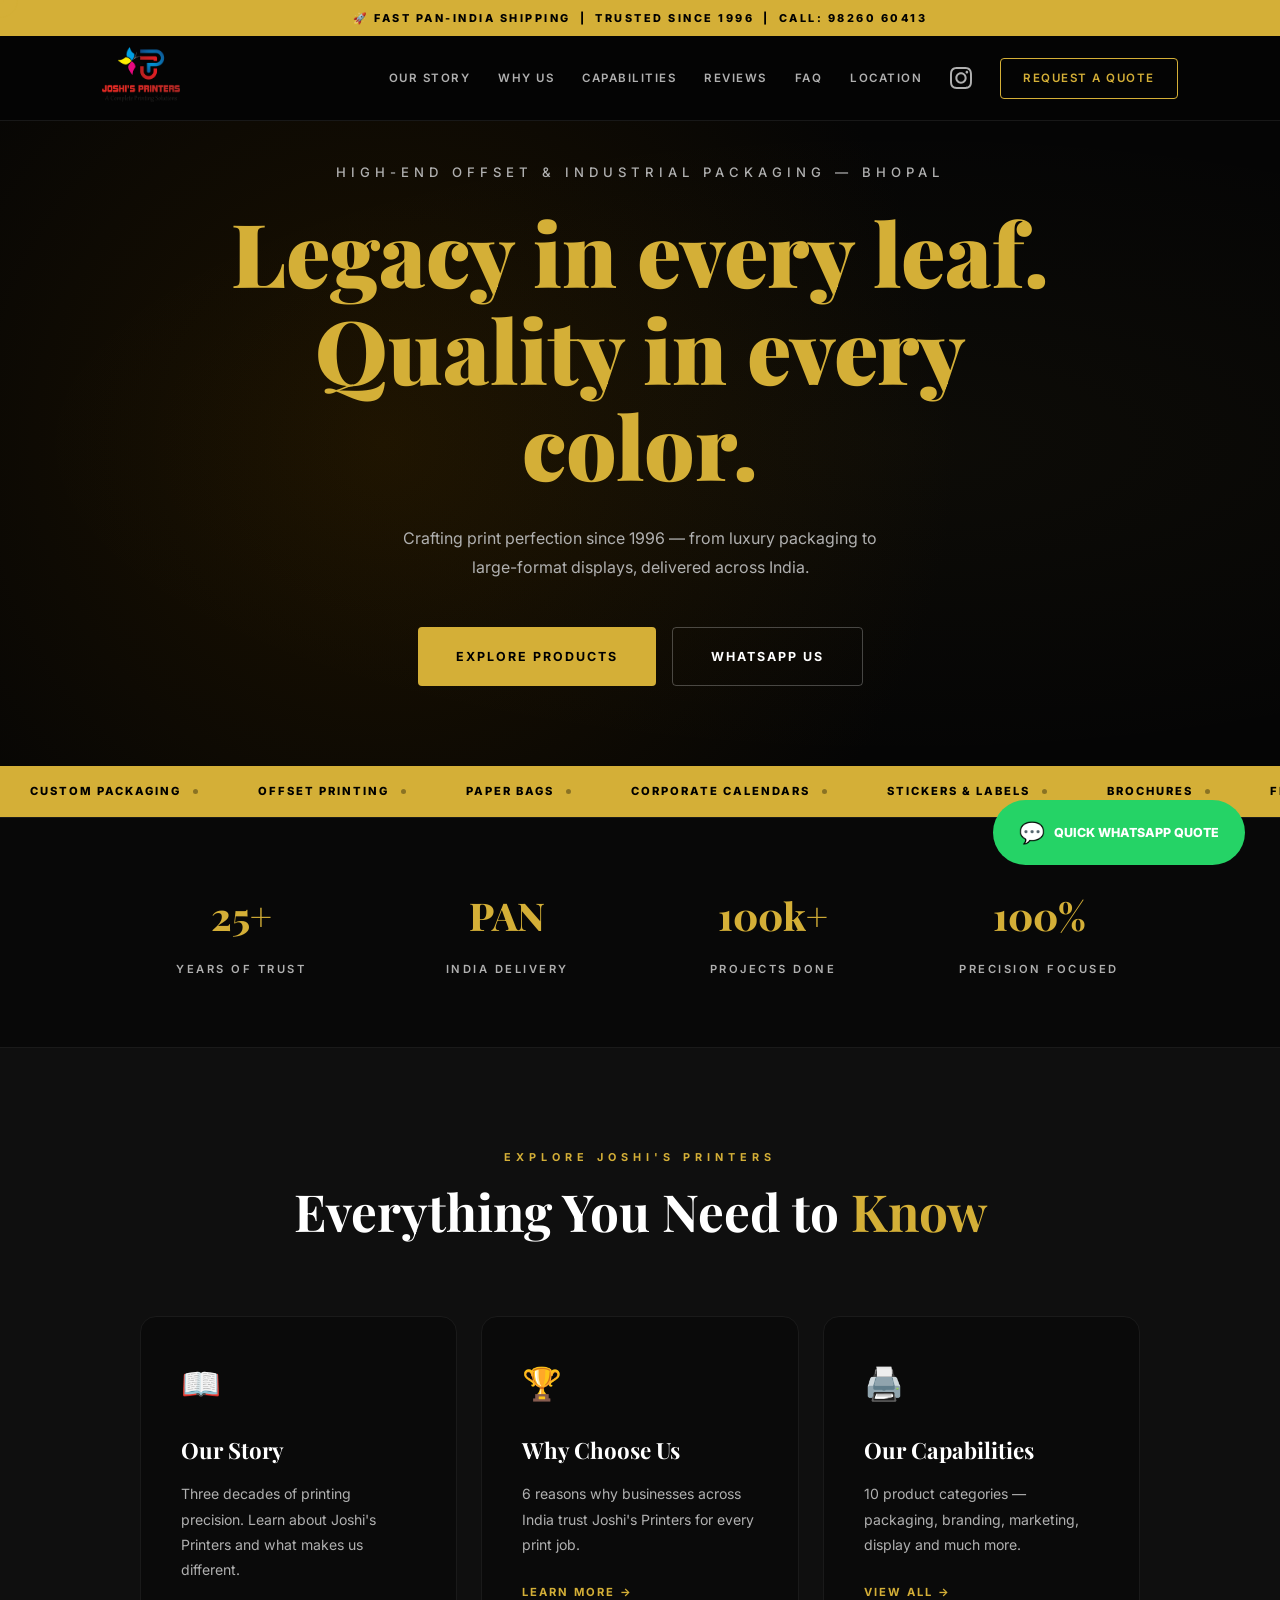
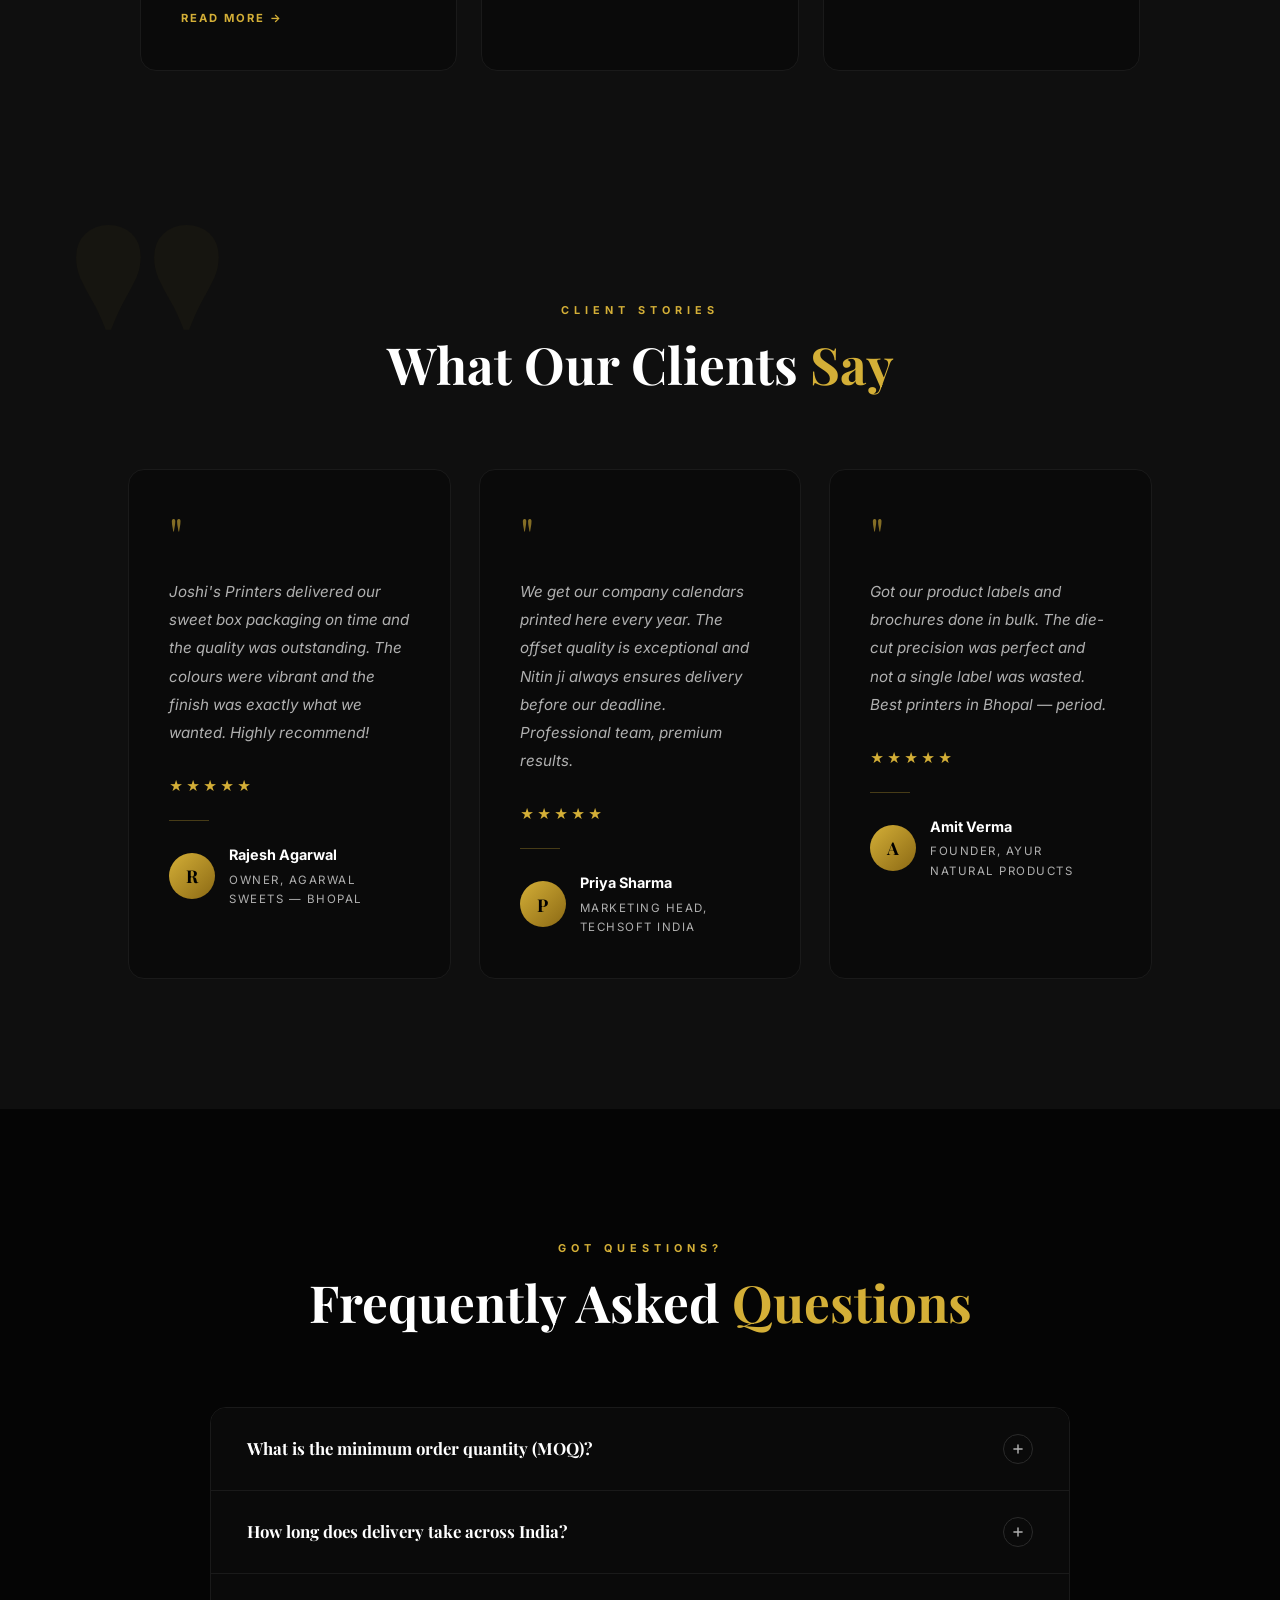
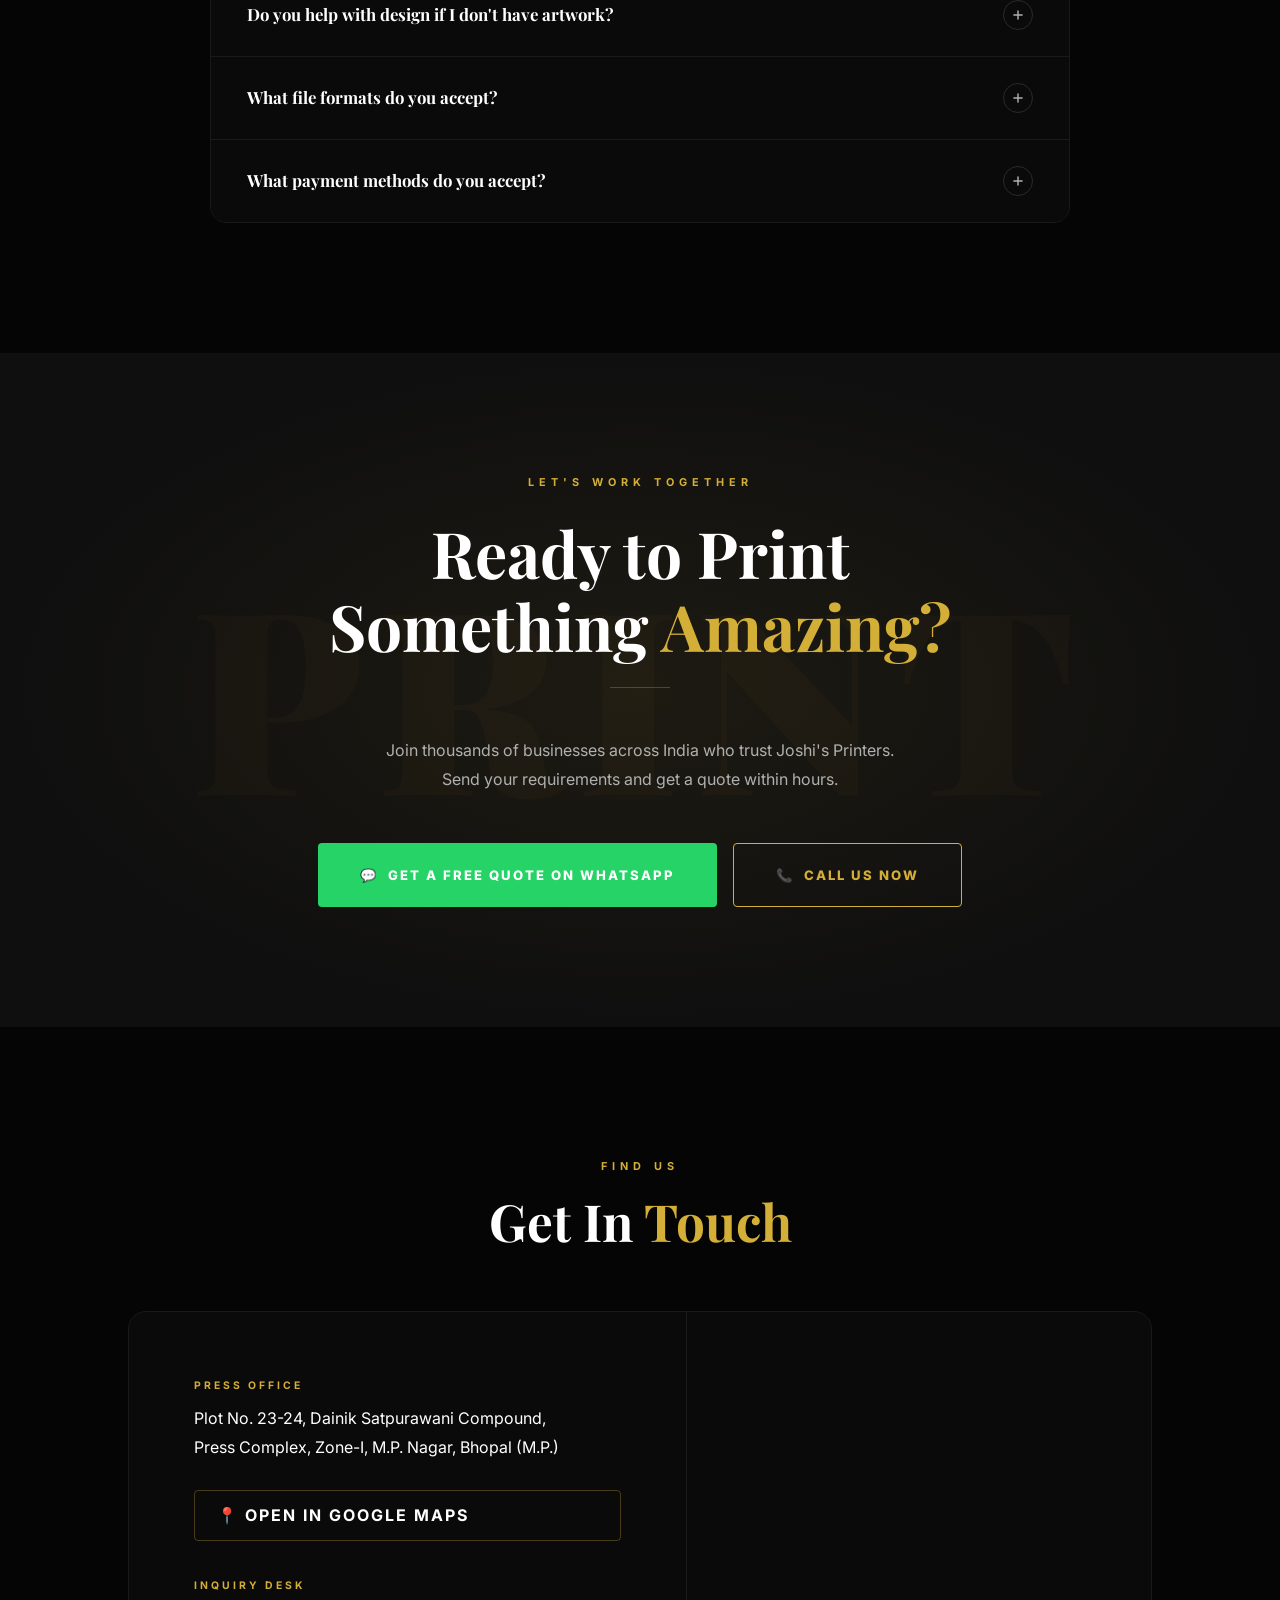
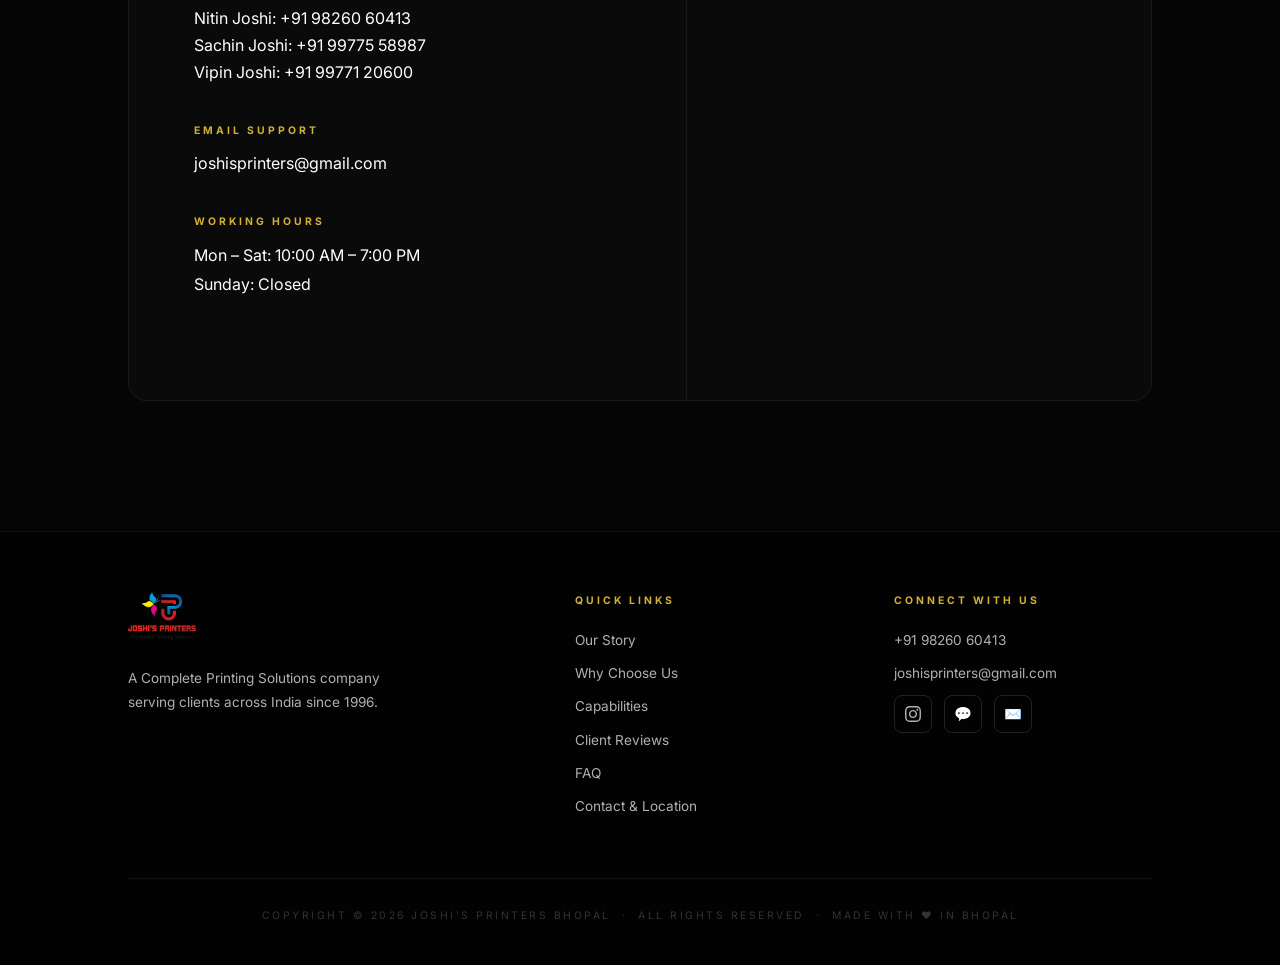
==== ORIGINAL WEBSITE LIVE FILES/index.html @ f18fdf21 "folder name changed" ====
<!DOCTYPE html>
<html lang="en">
<head>
    <meta charset="UTF-8">
    <meta name="viewport" content="width=device-width, initial-scale=1.0">
    <title>Joshi's Printers | Premium Printing & Packaging Bhopal</title>
    <meta name="description" content="Joshi's Printers Bhopal - Premium Offset Printing & Industrial Packaging since 1996. Fast PAN-India shipping.">
    <link rel="icon" type="image/png" href="001.png">
    <meta property="og:title" content="Joshi's Printers | Premium Printing & Packaging">
    <meta property="og:image" content="001.png">
    <meta property="og:url" content="https://joshisprinters.vercel.app/">
    <link href="https://fonts.googleapis.com/css2?family=Inter:wght@300;400;600;700;800&family=Playfair+Display:wght@700;900&display=swap" rel="stylesheet">
    <link rel="stylesheet" href="style.css">
</head>
<body>

<div class="loader" id="loader">
    <img src="001.png" alt="Joshi's Printers" class="loader-logo">
    <div class="loader-bar-wrap"><div class="loader-bar"></div></div>
    <p class="loader-text">Crafting Excellence Since 1996</p>
</div>
<div class="cursor-dot" id="cursorDot"></div>
<div class="cursor-ring" id="cursorRing"></div>

<a href="https://wa.me/919826060413?text=Namaste!%20I'm%20interested%20in%20your%20printing%20services." class="float-ws" target="_blank">
    <span style="font-size:1.3rem">💬</span><span class="ws-text">QUICK WHATSAPP QUOTE</span>
</a>
<a href="#" class="back-to-top" id="backToTop"><svg viewBox="0 0 24 24"><polyline points="18 15 12 9 6 15"/></svg></a>

<div class="top-bar">🚀 Fast PAN-India Shipping &nbsp;|&nbsp; Trusted Since 1996 &nbsp;|&nbsp; Call: 98260 60413</div>

<nav id="navbar">
    <div class="nav-logo"><img src="001.png" alt="Joshi's Printers"></div>
    <div class="nav-links" id="nav-menu">
        <a href="about.html">Our Story</a>
        <a href="why-us.html">Why Us</a>
        <a href="capabilities.html">Capabilities</a>
        <a href="#testimonials">Reviews</a>
        <a href="#faq">FAQ</a>
        <a href="#contact">Location</a>
        <a href="https://www.instagram.com/joshisprintersbpl/" target="_blank" class="insta-nav">
            <svg viewBox="0 0 24 24"><path d="M12 2.163c3.204 0 3.584.012 4.85.07 1.366.062 2.633.332 3.608 1.308.975.975 1.245 2.242 1.308 3.607.058 1.266.07 1.646.07 4.85s-.012 3.584-.07 4.85c-.062 1.366-.332 2.633-1.308 3.608-.975.975-2.242 1.245-3.607 1.308-1.266.058-1.646.07-4.85.07s-3.584-.012-4.85-.07c-1.366-.062-2.633-.332-3.608-1.308-.975-.975-1.245-2.242-1.308-3.607-.058-1.266-.07-1.646-.07-4.85s.012-3.584.07-4.85c.062-1.366.332-2.633 1.308-3.608.975-.975 2.242-1.245 3.607-1.308 1.266-.058 1.646-.07 4.85-.07zm0-2.163c-3.259 0-3.667.014-4.947.072-4.358.2-6.78 2.618-6.98 6.98-.059 1.281-.073 1.689-.073 4.948s.014 3.667.072 4.947c.2 4.358 2.618 6.78 6.98 6.98 1.281.058 1.689.072 4.948.072s3.667-.014 4.947-.072c4.358-.2 6.78-2.618 6.98-6.98.058-1.281.072-1.689.072-4.948s-.014-3.667-.072-4.947c-.2-4.358-2.618-6.78-6.98-6.98-1.281-.058-1.689-.072-4.948-.072zm0 5.838c-3.403 0-6.162 2.759-6.162 6.162s2.759 6.163 6.162 6.163 6.162-2.759 6.162-6.163-2.759-6.162-6.162-6.162zm0 10.162c-2.209 0-4-1.79-4-4s1.791-4 4-4 4 1.791 4 4-1.791 4-4 4zm6.406-11.845c-.796 0-1.441.645-1.441 1.44s.645 1.44 1.441 1.44c.795 0 1.439-.645 1.439-1.44s-.644-1.44-1.439-1.44z"/></svg>
        </a>
        <a href="#contact" class="quote-btn">Request a Quote</a>
    </div>
    <div class="mobile-menu-btn" id="mobile-btn"><span></span><span></span><span></span></div>
</nav>

<!-- HERO -->
<section class="hero" id="hero">
    <div class="hero-content">
        <p class="hero-eyebrow">High-End Offset & Industrial Packaging — Bhopal</p>
        <h1>Legacy in every leaf.<br>Quality in every color.</h1>
        <p class="hero-sub">Crafting print perfection since 1996 — from luxury packaging to large-format displays, delivered across India.</p>
        <div class="btn-container">
            <a href="capabilities.html" class="btn btn-gold">Explore Products</a>
            <a href="https://wa.me/919826060413" class="btn btn-outline" target="_blank">WhatsApp Us</a>
        </div>
    </div>
</section>

<!-- MARQUEE -->
<div class="marquee-section">
    <div class="marquee-track">
        <span class="marquee-item">Custom Packaging <span class="marquee-dot"></span></span>
        <span class="marquee-item">Offset Printing <span class="marquee-dot"></span></span>
        <span class="marquee-item">Paper Bags <span class="marquee-dot"></span></span>
        <span class="marquee-item">Corporate Calendars <span class="marquee-dot"></span></span>
        <span class="marquee-item">Stickers & Labels <span class="marquee-dot"></span></span>
        <span class="marquee-item">Brochures <span class="marquee-dot"></span></span>
        <span class="marquee-item">Flyers & Pamphlets <span class="marquee-dot"></span></span>
        <span class="marquee-item">Swing Tags <span class="marquee-dot"></span></span>
        <span class="marquee-item">Canopies & Standees <span class="marquee-dot"></span></span>
        <span class="marquee-item">PAN India Delivery <span class="marquee-dot"></span></span>
        <span class="marquee-item">Custom Packaging <span class="marquee-dot"></span></span>
        <span class="marquee-item">Offset Printing <span class="marquee-dot"></span></span>
        <span class="marquee-item">Paper Bags <span class="marquee-dot"></span></span>
        <span class="marquee-item">Corporate Calendars <span class="marquee-dot"></span></span>
        <span class="marquee-item">Stickers & Labels <span class="marquee-dot"></span></span>
        <span class="marquee-item">Brochures <span class="marquee-dot"></span></span>
        <span class="marquee-item">Flyers & Pamphlets <span class="marquee-dot"></span></span>
        <span class="marquee-item">Swing Tags <span class="marquee-dot"></span></span>
        <span class="marquee-item">Canopies & Standees <span class="marquee-dot"></span></span>
        <span class="marquee-item">PAN India Delivery <span class="marquee-dot"></span></span>
    </div>
</div>

<!-- STATS -->
<div class="values-bar" id="statsBar">
    <div class="value-item"><span class="val-num" data-target="25" data-suffix="+">0+</span><span class="val-label">Years of Trust</span></div>
    <div class="value-item"><span class="val-num" data-static="true">PAN</span><span class="val-label">India Delivery</span></div>
    <div class="value-item"><span class="val-num" data-target="100000" data-divide="1000">0k+</span><span class="val-label">Projects Done</span></div>
    <div class="value-item"><span class="val-num" data-target="100" data-suffix="%">0%</span><span class="val-label">Precision Focused</span></div>
</div>

<!-- QUICK LINKS TO PAGES -->
<section style="padding: 100px 10%; background: var(--bg-section);">
    <div class="section-header reveal">
        <span class="eyebrow">Explore Joshi's Printers</span>
        <h2>Everything You Need to <span>Know</span></h2>
    </div>
    <div style="display:grid; grid-template-columns: repeat(auto-fit, minmax(280px,1fr)); gap:24px; max-width:1000px; margin:0 auto;">
        <a href="about.html" style="display:block; background:#0a0a0a; border:1px solid #1a1a1a; border-radius:16px; padding:40px; text-decoration:none; transition:all .4s ease; position:relative; overflow:hidden;" onmouseenter="this.style.borderColor='rgba(212,175,55,0.4)';this.style.transform='translateY(-8px)'" onmouseleave="this.style.borderColor='#1a1a1a';this.style.transform='translateY(0)'">
            <div style="font-size:2rem; margin-bottom:20px;">📖</div>
            <h3 style="font-family:'Playfair Display',serif; font-size:1.4rem; color:#fff; margin-bottom:12px;">Our Story</h3>
            <p style="color:var(--text-dim); font-size:.88rem; line-height:1.8; margin-bottom:20px;">Three decades of printing precision. Learn about Joshi's Printers and what makes us different.</p>
            <span style="color:var(--gold); font-size:.7rem; text-transform:uppercase; letter-spacing:2px; font-weight:700;">Read More →</span>
        </a>
        <a href="why-us.html" style="display:block; background:#0a0a0a; border:1px solid #1a1a1a; border-radius:16px; padding:40px; text-decoration:none; transition:all .4s ease;" onmouseenter="this.style.borderColor='rgba(212,175,55,0.4)';this.style.transform='translateY(-8px)'" onmouseleave="this.style.borderColor='#1a1a1a';this.style.transform='translateY(0)'">
            <div style="font-size:2rem; margin-bottom:20px;">🏆</div>
            <h3 style="font-family:'Playfair Display',serif; font-size:1.4rem; color:#fff; margin-bottom:12px;">Why Choose Us</h3>
            <p style="color:var(--text-dim); font-size:.88rem; line-height:1.8; margin-bottom:20px;">6 reasons why businesses across India trust Joshi's Printers for every print job.</p>
            <span style="color:var(--gold); font-size:.7rem; text-transform:uppercase; letter-spacing:2px; font-weight:700;">Learn More →</span>
        </a>
        <a href="capabilities.html" style="display:block; background:#0a0a0a; border:1px solid #1a1a1a; border-radius:16px; padding:40px; text-decoration:none; transition:all .4s ease;" onmouseenter="this.style.borderColor='rgba(212,175,55,0.4)';this.style.transform='translateY(-8px)'" onmouseleave="this.style.borderColor='#1a1a1a';this.style.transform='translateY(0)'">
            <div style="font-size:2rem; margin-bottom:20px;">🖨️</div>
            <h3 style="font-family:'Playfair Display',serif; font-size:1.4rem; color:#fff; margin-bottom:12px;">Our Capabilities</h3>
            <p style="color:var(--text-dim); font-size:.88rem; line-height:1.8; margin-bottom:20px;">10 product categories — packaging, branding, marketing, display and much more.</p>
            <span style="color:var(--gold); font-size:.7rem; text-transform:uppercase; letter-spacing:2px; font-weight:700;">View All →</span>
        </a>
    </div>
</section>

<!-- TESTIMONIALS -->
<section class="section-testimonials" id="testimonials">
    <div class="section-header reveal">
        <span class="eyebrow">Client Stories</span>
        <h2>What Our Clients <span>Say</span></h2>
    </div>
    <div class="testimonials-grid">
        <div class="testi-card reveal">
            <div class="testi-quote">"</div>
            <p class="testi-text">Joshi's Printers delivered our sweet box packaging on time and the quality was outstanding. The colours were vibrant and the finish was exactly what we wanted. Highly recommend!</p>
            <div class="testi-stars">★★★★★</div>
            <div class="testi-divider"></div>
            <div class="testi-author"><div class="testi-avatar">R</div><div><div class="testi-name">Rajesh Agarwal</div><div class="testi-role">Owner, Agarwal Sweets — Bhopal</div></div></div>
        </div>
        <div class="testi-card reveal">
            <div class="testi-quote">"</div>
            <p class="testi-text">We get our company calendars printed here every year. The offset quality is exceptional and Nitin ji always ensures delivery before our deadline. Professional team, premium results.</p>
            <div class="testi-stars">★★★★★</div>
            <div class="testi-divider"></div>
            <div class="testi-author"><div class="testi-avatar">P</div><div><div class="testi-name">Priya Sharma</div><div class="testi-role">Marketing Head, TechSoft India</div></div></div>
        </div>
        <div class="testi-card reveal">
            <div class="testi-quote">"</div>
            <p class="testi-text">Got our product labels and brochures done in bulk. The die-cut precision was perfect and not a single label was wasted. Best printers in Bhopal — period.</p>
            <div class="testi-stars">★★★★★</div>
            <div class="testi-divider"></div>
            <div class="testi-author"><div class="testi-avatar">A</div><div><div class="testi-name">Amit Verma</div><div class="testi-role">Founder, Ayur Natural Products</div></div></div>
        </div>
    </div>
</section>

<!-- FAQ -->
<section class="section-faq" id="faq">
    <div class="section-header reveal">
        <span class="eyebrow">Got Questions?</span>
        <h2>Frequently Asked <span>Questions</span></h2>
    </div>
    <div class="faq-list reveal">
        <div class="faq-item"><button class="faq-question" onclick="toggleFaq(this)"><span class="faq-q-text">What is the minimum order quantity (MOQ)?</span><span class="faq-icon"><svg viewBox="0 0 24 24"><line x1="12" y1="5" x2="12" y2="19"/><line x1="5" y1="12" x2="19" y2="12"/></svg></span></button><div class="faq-answer"><div class="faq-answer-inner">Our MOQ varies by product. For packaging and boxes it typically starts at 500 units, for labels and stickers at 1000 units, and for flyers and brochures at 250 units. Just WhatsApp us to discuss!</div></div></div>
        <div class="faq-item"><button class="faq-question" onclick="toggleFaq(this)"><span class="faq-q-text">How long does delivery take across India?</span><span class="faq-icon"><svg viewBox="0 0 24 24"><line x1="12" y1="5" x2="12" y2="19"/><line x1="5" y1="12" x2="19" y2="12"/></svg></span></button><div class="faq-answer"><div class="faq-answer-inner">Production takes 3–7 working days. Once dispatched, delivery across India takes 2–5 business days. We always share a tracking link once your order ships.</div></div></div>
        <div class="faq-item"><button class="faq-question" onclick="toggleFaq(this)"><span class="faq-q-text">Do you help with design if I don't have artwork?</span><span class="faq-icon"><svg viewBox="0 0 24 24"><line x1="12" y1="5" x2="12" y2="19"/><line x1="5" y1="12" x2="19" y2="12"/></svg></span></button><div class="faq-answer"><div class="faq-answer-inner">Yes! Our in-house design team can create artwork at a nominal charge. Share your logo, brand colours and references and we'll handle the rest. We provide a PDF proof before printing begins.</div></div></div>
        <div class="faq-item"><button class="faq-question" onclick="toggleFaq(this)"><span class="faq-q-text">What file formats do you accept?</span><span class="faq-icon"><svg viewBox="0 0 24 24"><line x1="12" y1="5" x2="12" y2="19"/><line x1="5" y1="12" x2="19" y2="12"/></svg></span></button><div class="faq-answer"><div class="faq-answer-inner">We accept PDF, AI (Adobe Illustrator), CDR (CorelDRAW), and high-resolution PSD or PNG files (minimum 300 DPI). All files should be in CMYK colour mode.</div></div></div>
        <div class="faq-item"><button class="faq-question" onclick="toggleFaq(this)"><span class="faq-q-text">What payment methods do you accept?</span><span class="faq-icon"><svg viewBox="0 0 24 24"><line x1="12" y1="5" x2="12" y2="19"/><line x1="5" y1="12" x2="19" y2="12"/></svg></span></button><div class="faq-answer"><div class="faq-answer-inner">We accept UPI (GPay, PhonePe, Paytm), NEFT/RTGS bank transfer, and cash at our Bhopal press office. For new clients, we require 50% advance and 50% before dispatch.</div></div></div>
    </div>
</section>

<!-- CTA -->
<section class="section-cta">
    <div class="cta-inner reveal">
        <span class="cta-eyebrow">Let's Work Together</span>
        <h2>Ready to Print<br>Something <span>Amazing?</span></h2>
        <div class="cta-divider"></div>
        <p>Join thousands of businesses across India who trust Joshi's Printers. Send your requirements and get a quote within hours.</p>
        <div class="cta-buttons">
            <a href="https://wa.me/919826060413?text=Namaste!%20I'd%20like%20a%20quote." class="cta-btn-primary" target="_blank">💬 &nbsp;Get a Free Quote on WhatsApp</a>
            <a href="tel:+919826060413" class="cta-btn-secondary">📞 &nbsp;Call Us Now</a>
        </div>
    </div>
</section>

<!-- CONTACT -->
<section class="section-contact" id="contact">
    <div class="section-header reveal" style="margin-bottom:60px">
        <span class="eyebrow">Find Us</span>
        <h2>Get In <span>Touch</span></h2>
    </div>
    <div class="contact-box reveal">
        <div class="contact-details">
            <div class="detail-item">
                <label>Press Office</label>
                <p>Plot No. 23-24, Dainik Satpurawani Compound,<br>Press Complex, Zone-I, M.P. Nagar, Bhopal (M.P.)</p>
                <a href="https://maps.google.com/?q=Joshi+Printers+MP+Nagar+Bhopal" target="_blank" class="maps-link">📍 Open in Google Maps</a>
            </div>
            <div class="detail-item">
                <label>Inquiry Desk</label>
                <a href="tel:+919826060413">Nitin Joshi: +91 98260 60413</a>
                <a href="tel:+919977558987">Sachin Joshi: +91 99775 58987</a>
                <a href="tel:+919977120600">Vipin Joshi: +91 99771 20600</a>
            </div>
            <div class="detail-item">
                <label>Email Support</label>
                <a href="mailto:joshisprinters@gmail.com">joshisprinters@gmail.com</a>
            </div>
            <div class="detail-item">
                <label>Working Hours</label>
                <p>Mon – Sat: 10:00 AM – 7:00 PM<br>Sunday: Closed</p>
            </div>
        </div>
        <div class="map-side">
            <iframe src="https://www.google.com/maps/embed?pb=!1m18!1m12!1m3!1d3666.4!2d77.4126!3d23.2332!2m3!1f0!2f0!3f0!3m2!1i1024!2i768!4f13.1!3m3!1m2!1s0x397c428f8fd68fbd%3A0x2155716e2a29aaff!2sJoshi&#39;s%20Printers!5e0!3m2!1sen!2sin!4v1" allowfullscreen="" loading="lazy" referrerpolicy="no-referrer-when-downgrade"></iframe>
        </div>
    </div>
</section>

<footer>
    <div class="footer-grid">
        <div class="footer-brand">
            <img src="001.png" alt="Joshi's Printers Logo">
            <p>A Complete Printing Solutions company serving clients across India since 1996.</p>
        </div>
        <div class="footer-col">
            <h4>Quick Links</h4>
            <a href="about.html">Our Story</a>
            <a href="why-us.html">Why Choose Us</a>
            <a href="capabilities.html">Capabilities</a>
            <a href="#testimonials">Client Reviews</a>
            <a href="#faq">FAQ</a>
            <a href="#contact">Contact & Location</a>
        </div>
        <div class="footer-col">
            <h4>Connect With Us</h4>
            <a href="tel:+919826060413">+91 98260 60413</a>
            <a href="mailto:joshisprinters@gmail.com">joshisprinters@gmail.com</a>
            <div class="footer-social">
                <a href="https://www.instagram.com/joshisprintersbpl/" target="_blank"><svg viewBox="0 0 24 24"><path d="M12 2.163c3.204 0 3.584.012 4.85.07 1.366.062 2.633.332 3.608 1.308.975.975 1.245 2.242 1.308 3.607.058 1.266.07 1.646.07 4.85s-.012 3.584-.07 4.85c-.062 1.366-.332 2.633-1.308 3.608-.975.975-2.242 1.245-3.607 1.308-1.266.058-1.646.07-4.85.07s-3.584-.012-4.85-.07c-1.366-.062-2.633-.332-3.608-1.308-.975-.975-1.245-2.242-1.308-3.607-.058-1.266-.07-1.646-.07-4.85s.012-3.584.07-4.85c.062-1.366.332-2.633 1.308-3.608.975-.975 2.242-1.245 3.607-1.308 1.266-.058 1.646-.07 4.85-.07zm0-2.163c-3.259 0-3.667.014-4.947.072-4.358.2-6.78 2.618-6.98 6.98-.059 1.281-.073 1.689-.073 4.948s.014 3.667.072 4.947c.2 4.358 2.618 6.78 6.98 6.98 1.281.058 1.689.072 4.948.072s3.667-.014 4.947-.072c4.358-.2 6.78-2.618 6.98-6.98.058-1.281.072-1.689.072-4.948s-.014-3.667-.072-4.947c-.2-4.358-2.618-6.78-6.98-6.98-1.281-.058-1.689-.072-4.948-.072zm0 5.838c-3.403 0-6.162 2.759-6.162 6.162s2.759 6.163 6.162 6.163 6.162-2.759 6.162-6.163-2.759-6.162-6.162-6.162zm0 10.162c-2.209 0-4-1.79-4-4s1.791-4 4-4 4 1.791 4 4-1.791 4-4 4zm6.406-11.845c-.796 0-1.441.645-1.441 1.44s.645 1.44 1.441 1.44c.795 0 1.439-.645 1.439-1.44s-.644-1.44-1.439-1.44z"/></svg></a>
                <a href="https://wa.me/919826060413" target="_blank">💬</a>
                <a href="mailto:joshisprinters@gmail.com">✉️</a>
            </div>
        </div>
    </div>
    <div class="footer-bottom"><p>Copyright © 2026 Joshi's Printers Bhopal &nbsp;·&nbsp; All Rights Reserved &nbsp;·&nbsp; Made with ❤️ in Bhopal</p></div>
</footer>

<script src="main.js"></script>
<script>
    // Counter animation
    let countersDone = false;
    function animateCounters() {
        if (countersDone) return;
        const bar = document.getElementById('statsBar');
        if (bar && bar.getBoundingClientRect().top < window.innerHeight - 50) {
            countersDone = true;
            document.querySelectorAll('.val-num[data-target]').forEach(el => {
                const target = parseInt(el.dataset.target);
                const suffix = el.dataset.suffix || '';
                const divide = el.dataset.divide ? parseInt(el.dataset.divide) : 1;
                let current = 0;
                const timer = setInterval(() => {
                    current += target / (1800 / 16);
                    if (current >= target) { current = target; clearInterval(timer); }
                    el.textContent = divide > 1 ? Math.floor(current/divide)+'k+' : Math.floor(current)+suffix;
                }, 16);
            });
        }
    }
    window.addEventListener('scroll', animateCounters);
    animateCounters();

    // FAQ
    function toggleFaq(btn) {
        const answer = btn.nextElementSibling;
        const isOpen = btn.classList.contains('open');
        document.querySelectorAll('.faq-question').forEach(q => { q.classList.remove('open'); q.nextElementSibling.classList.remove('open'); });
        if (!isOpen) { btn.classList.add('open'); answer.classList.add('open'); }
    }
</script>
</body>
</html>
---- ORIGINAL WEBSITE LIVE FILES/style.css ----
html { scroll-behavior: smooth; }
:root {
    --bg-pure: #050505; --bg-section: #0f0f0f; --gold: #D4AF37;
    --text-main: #ffffff; --text-dim: #b0b0b0; --whatsapp: #25D366;
    --insta: #E4405F; --nav-height: 85px;
    --transition-smooth: all 0.5s cubic-bezier(0.16, 1, 0.3, 1);
}
* { margin: 0; padding: 0; box-sizing: border-box; }
body { background-color: var(--bg-pure); color: var(--text-main); font-family: 'Inter', sans-serif; line-height: 1.7; overflow-x: hidden; cursor: none; }
.reveal { opacity: 0; transform: translateY(30px); transition: all 0.8s ease-out; }
.reveal.active { opacity: 1; transform: translateY(0); }
.eyebrow { color: var(--gold); font-size: 0.68rem; text-transform: uppercase; letter-spacing: 5px; font-weight: 700; display: block; margin-bottom: 16px; }

/* LOADER */
.loader { position: fixed; inset: 0; background: #000; z-index: 9999; display: flex; align-items: center; justify-content: center; flex-direction: column; transition: opacity 0.6s ease, visibility 0.6s ease; }
.loader.hidden { opacity: 0; visibility: hidden; }
.loader-logo { width: 90px; margin-bottom: 36px; animation: loader-pulse 1.2s ease-in-out infinite; }
@keyframes loader-pulse { 0%,100%{opacity:.4;transform:scale(.95)} 50%{opacity:1;transform:scale(1)} }
.loader-bar-wrap { width: 200px; height: 1px; background: #1a1a1a; border-radius: 2px; overflow: hidden; }
.loader-bar { height: 100%; background: var(--gold); width: 0%; animation: loader-fill 1.8s ease forwards; }
@keyframes loader-fill { 0%{width:0%} 60%{width:80%} 100%{width:100%} }
.loader-text { color: var(--text-dim); font-size: 0.6rem; letter-spacing: 4px; text-transform: uppercase; margin-top: 18px; font-weight: 600; }

/* CURSOR */
.cursor-dot { width: 8px; height: 8px; background: var(--gold); border-radius: 50%; position: fixed; pointer-events: none; z-index: 9998; transform: translate(-50%,-50%); transition: width .3s, height .3s; }
.cursor-ring { width: 36px; height: 36px; border: 1px solid rgba(212,175,55,.5); border-radius: 50%; position: fixed; pointer-events: none; z-index: 9997; transform: translate(-50%,-50%); transition: width .3s, height .3s, border-color .3s; }
.cursor-dot.hover { width: 12px; height: 12px; }
.cursor-ring.hover { width: 52px; height: 52px; border-color: var(--gold); }

/* TOP BAR */
.top-bar { background: var(--gold); color: #000; text-align: center; padding: 9px 0; font-size: 0.68rem; font-weight: 800; text-transform: uppercase; letter-spacing: 2.5px; position: relative; z-index: 1002; }

/* NAV */
nav { display: flex; justify-content: space-between; align-items: center; padding: 0 8%; height: var(--nav-height); background: rgba(5,5,5,.88); backdrop-filter: blur(20px); -webkit-backdrop-filter: blur(20px); position: sticky; top: 0; z-index: 1000; border-bottom: 1px solid rgba(255,255,255,.08); transition: var(--transition-smooth); }
nav.scrolled { height: 65px; background: rgba(0,0,0,.97); border-bottom: 1px solid var(--gold); }
.nav-logo img { height: 55px; width: auto; transition: var(--transition-smooth); }
nav.scrolled .nav-logo img { height: 42px; }
.nav-links { display: flex; gap: 28px; align-items: center; }
.nav-links a { color: var(--text-dim); text-decoration: none; font-size: 0.72rem; text-transform: uppercase; letter-spacing: 1.5px; font-weight: 600; transition: var(--transition-smooth); position: relative; cursor: none; }
.nav-links a:hover, .nav-links a.active-link { color: var(--gold); }
.nav-links a::after { content: ''; position: absolute; width: 0; height: 1px; bottom: -5px; left: 0; background: var(--gold); transition: var(--transition-smooth); }
.nav-links a:hover::after, .nav-links a.active-link::after { width: 100%; }
.quote-btn { border: 1px solid var(--gold) !important; padding: 10px 22px; color: var(--gold) !important; border-radius: 4px; }
.quote-btn:hover { background: var(--gold) !important; color: #000 !important; }
.quote-btn::after, .insta-nav::after { display: none !important; }
.insta-nav svg {
    width: 22px;
    height: 22px;
    fill: var(--text-dim);
    transition: var(--transition-smooth);
    display: block;
    margin: 0 auto;
}
.insta-nav:hover svg { fill: var(--insta); transform: translateY(-2px); }
.mobile-menu-btn { display: none; cursor: pointer; flex-direction: column; gap: 5px; padding: 5px; }
.mobile-menu-btn span { display: block; width: 25px; height: 2px; background: var(--gold); transition: 0.3s; border-radius: 2px; }

/* PAGE HERO (sub-pages) */
.page-hero { padding: 110px 10% 90px; text-align: center; background: radial-gradient(circle at center, #1c1200 0%, #050505 70%); border-bottom: 1px solid #1a1a1a; position: relative; overflow: hidden; }
.page-hero::before { content: ''; position: absolute; inset: 0; background: radial-gradient(ellipse at center, rgba(212,175,55,.05) 0%, transparent 70%); pointer-events: none; }
.page-hero-content { position: relative; z-index: 1; }
.page-hero-content h1 { font-family: 'Playfair Display', serif; font-size: clamp(2.5rem, 6vw, 4.5rem); color: var(--text-main); font-weight: 900; line-height: 1.1; margin-bottom: 20px; }
.page-hero-content h1 span { color: var(--gold); }
.page-hero-content p { color: var(--text-dim); font-size: 0.85rem; letter-spacing: 3px; text-transform: uppercase; }
.page-back-link { display: inline-flex; align-items: center; gap: 8px; color: var(--text-dim); text-decoration: none; font-size: 0.7rem; text-transform: uppercase; letter-spacing: 2px; font-weight: 700; margin-bottom: 40px; transition: .3s; cursor: none; }
.page-back-link:hover { color: var(--gold); }
.page-back-link svg { width: 14px; height: 14px; stroke: currentColor; fill: none; stroke-width: 2; stroke-linecap: round; stroke-linejoin: round; }

/* SECTION HEADER */
.section-header { text-align: center; margin-bottom: 75px; position: relative; z-index: 1; }
.section-header .eyebrow { color: var(--gold); font-size: 0.68rem; text-transform: uppercase; letter-spacing: 5px; font-weight: 700; display: block; margin-bottom: 16px; }
.section-header h2 { font-family: 'Playfair Display', serif; font-size: clamp(2rem, 4vw, 3.5rem); color: var(--text-main); line-height: 1.15; }
.section-header h2 span { color: var(--gold); }

/* BUTTONS */
.btn { padding: 18px 38px; text-decoration: none; font-weight: 700; border-radius: 4px; transition: var(--transition-smooth); text-transform: uppercase; font-size: 0.78rem; letter-spacing: 2px; display: inline-flex; align-items: center; gap: 8px; cursor: none; }
.btn-gold { background: var(--gold); color: #000; }
.btn-outline { background: transparent; color: #fff; border: 1px solid rgba(255,255,255,.25); }
.btn:hover { transform: translateY(-6px); box-shadow: 0 20px 40px rgba(0,0,0,.5); }
.btn-gold:hover { background: #fff; color: #000; }
.btn-outline:hover { background: #fff; color: #000; border-color: #fff; }

/* ABOUT */
.section-about { padding: 130px 10%; }
.about-grid { display: grid; grid-template-columns: 1fr 1.1fr; gap: 80px; align-items: center; max-width: 1200px; margin: 0 auto; }
.about-img img { width: 100%; border: 1px solid #222; padding: 12px; background: #0a0a0a; border-radius: 10px; }
.about-text h2 { font-family: 'Playfair Display', serif; font-size: clamp(2rem, 4vw, 3rem); margin-bottom: 28px; color: var(--text-main); line-height: 1.2; }
.about-text h2 span { color: var(--gold); }
.about-text p { color: var(--text-dim); font-size: 1rem; margin-bottom: 20px; line-height: 1.85; }

/* WHY CHOOSE US */
.section-why { padding: 130px 10%; background: var(--bg-section); position: relative; overflow: hidden; }
.section-why::before { content: 'WHY US'; position: absolute; top: 50%; left: 50%; transform: translate(-50%,-50%); font-family: 'Playfair Display', serif; font-size: clamp(5rem,16vw,14rem); font-weight: 900; color: rgba(212,175,55,.025); white-space: nowrap; pointer-events: none; letter-spacing: 10px; z-index: 0; }
.why-grid { display: grid; grid-template-columns: repeat(3,1fr); max-width: 1200px; margin: 0 auto; border: 1px solid #1a1a1a; border-radius: 16px; overflow: hidden; position: relative; z-index: 1; }
.why-card { background: #0a0a0a; padding: 48px 38px; position: relative; transition: var(--transition-smooth); border-right: 1px solid #1a1a1a; border-bottom: 1px solid #1a1a1a; overflow: hidden; }
.why-card:nth-child(3n) { border-right: none; }
.why-card:nth-child(n+4) { border-bottom: none; }
.why-card::after { content: ''; position: absolute; bottom: 0; left: 0; width: 0; height: 2px; background: var(--gold); transition: var(--transition-smooth); }
.why-card:hover { background: #111; }
.why-card:hover::after { width: 100%; }
.why-card:hover .why-icon-wrap { background: var(--gold); border-color: var(--gold); }
.why-card:hover .why-icon-wrap svg { stroke: #000; }
.why-num { position: absolute; top: 16px; right: 22px; font-family: 'Playfair Display', serif; font-size: 4.5rem; font-weight: 900; color: rgba(212,175,55,.05); line-height: 1; transition: var(--transition-smooth); user-select: none; }
.why-card:hover .why-num { color: rgba(212,175,55,.13); }
.why-icon-wrap { width: 52px; height: 52px; border: 1px solid rgba(212,175,55,.3); border-radius: 10px; display: flex; align-items: center; justify-content: center; margin-bottom: 24px; transition: var(--transition-smooth); }
.why-icon-wrap svg { width: 22px; height: 22px; stroke: var(--gold); fill: none; stroke-width: 1.6; stroke-linecap: round; stroke-linejoin: round; transition: var(--transition-smooth); }
.why-card h3 { font-family: 'Playfair Display', serif; font-size: 1.25rem; color: var(--text-main); margin-bottom: 12px; line-height: 1.3; }
.why-card p { color: var(--text-dim); font-size: .88rem; line-height: 1.85; }
.why-tag { display: inline-block; margin-top: 20px; padding: 4px 13px; border: 1px solid #252525; border-radius: 20px; font-size: .6rem; letter-spacing: 2px; text-transform: uppercase; color: var(--gold); font-weight: 700; }

/* HOW IT WORKS */
.section-process { padding: 130px 10%; background: var(--bg-pure); position: relative; overflow: hidden; }
.section-process::before { content: 'PROCESS'; position: absolute; top: 50%; left: 50%; transform: translate(-50%,-50%); font-family: 'Playfair Display', serif; font-size: clamp(5rem,14vw,13rem); font-weight: 900; color: rgba(212,175,55,.025); white-space: nowrap; pointer-events: none; letter-spacing: 10px; }
.process-grid { display: grid; grid-template-columns: repeat(4,1fr); max-width: 1200px; margin: 0 auto; position: relative; z-index: 1; }
.process-grid::before { content: ''; position: absolute; top: 52px; left: 12.5%; right: 12.5%; height: 1px; background: linear-gradient(90deg,transparent,var(--gold),var(--gold),transparent); opacity: .25; }
.process-step { text-align: center; padding: 0 30px; position: relative; z-index: 1; }
.process-icon-wrap { width: 104px; height: 104px; border: 1px solid #1e1e1e; border-radius: 50%; display: flex; align-items: center; justify-content: center; margin: 0 auto 30px; background: #0a0a0a; position: relative; transition: var(--transition-smooth); }
.process-step:hover .process-icon-wrap { border-color: var(--gold); background: rgba(212,175,55,.06); transform: scale(1.08); }
.process-step-num { position: absolute; top: -8px; right: -8px; width: 28px; height: 28px; background: var(--gold); color: #000; border-radius: 50%; font-size: .65rem; font-weight: 800; display: flex; align-items: center; justify-content: center; }
.process-icon-wrap svg { width: 38px; height: 38px; stroke: var(--gold); fill: none; stroke-width: 1.4; stroke-linecap: round; stroke-linejoin: round; }
.process-step h3 { font-family: 'Playfair Display', serif; font-size: 1.2rem; color: var(--text-main); margin-bottom: 12px; }
.process-step p { color: var(--text-dim); font-size: .85rem; line-height: 1.8; }
.process-tag { display: inline-block; margin-top: 16px; background: rgba(212,175,55,.08); border: 1px solid rgba(212,175,55,.2); color: var(--gold); font-size: .6rem; font-weight: 700; text-transform: uppercase; letter-spacing: 2px; padding: 5px 14px; border-radius: 20px; }

/* CAPABILITIES */
.section-work { padding: 130px 10%; background: var(--bg-pure); }
.work-section-header { text-align: center; margin-bottom: 70px; }
.work-section-header h2 { font-family: 'Playfair Display', serif; font-size: clamp(2rem,4vw,3.5rem); color: var(--text-main); }
.work-section-header h2 span { color: var(--gold); }
.work-section-header p { color: var(--text-dim); margin-top: 16px; font-size: .95rem; max-width: 560px; margin-left: auto; margin-right: auto; line-height: 1.8; }
.filter-tabs { display: flex; justify-content: center; gap: 10px; flex-wrap: wrap; margin-bottom: 55px; }
.filter-btn { padding: 9px 22px; border: 1px solid #2a2a2a; background: transparent; color: var(--text-dim); font-size: .7rem; font-weight: 700; text-transform: uppercase; letter-spacing: 2px; border-radius: 30px; cursor: none; transition: all .3s ease; font-family: 'Inter', sans-serif; }
.filter-btn:hover { border-color: var(--gold); color: var(--gold); }
.filter-btn.active { background: var(--gold); color: #000; border-color: var(--gold); }
.work-grid { display: grid; grid-template-columns: repeat(auto-fill, minmax(300px,1fr)); gap: 28px; max-width: 1300px; margin: 0 auto; }
.work-card { background: #0d0d0d; border: 1px solid #1e1e1e; border-radius: 14px; overflow: hidden; transition: var(--transition-smooth); position: relative; }
.work-card.hidden { display: none; }
.work-card:hover { transform: translateY(-10px); border-color: rgba(212,175,55,.4); box-shadow: 0 25px 50px rgba(0,0,0,.6); }
.work-img { height: 230px; background: #fff; display: flex; align-items: center; justify-content: center; padding: 28px; overflow: hidden; position: relative; }
.work-img img { max-width: 100%; max-height: 100%; object-fit: contain; transition: var(--transition-smooth); }
.work-card:hover .work-img img { transform: scale(1.07); }
.work-badge { position: absolute; top: 12px; left: 12px; background: var(--gold); color: #000; font-size: .58rem; font-weight: 800; text-transform: uppercase; letter-spacing: 1.5px; padding: 4px 11px; border-radius: 20px; }
.work-info { padding: 26px 28px 28px; }
.work-info h3 { font-family: 'Playfair Display', serif; font-size: 1.3rem; color: var(--text-main); margin-bottom: 9px; }
.work-info p { color: var(--text-dim); font-size: .85rem; line-height: 1.7; margin-bottom: 16px; }
.work-tags { display: flex; flex-wrap: wrap; gap: 7px; margin-bottom: 20px; }
.work-tag { font-size: .58rem; font-weight: 700; text-transform: uppercase; letter-spacing: 1.5px; color: var(--gold); border: 1px solid #272727; padding: 4px 10px; border-radius: 20px; }
.shop-btn { display: flex; align-items: center; justify-content: center; gap: 7px; width: 100%; background: transparent; color: var(--gold); text-decoration: none; padding: 13px; font-size: .72rem; font-weight: 800; text-transform: uppercase; border-radius: 7px; letter-spacing: 2px; transition: .3s; border: 1px solid rgba(212,175,55,.35); cursor: none; }
.shop-btn:hover { background: var(--gold); color: #000; border-color: var(--gold); }
.shop-btn svg { width: 14px; height: 14px; fill: none; stroke: currentColor; stroke-width: 2; stroke-linecap: round; stroke-linejoin: round; flex-shrink: 0; }

/* CLIENTS */
.section-clients { padding: 100px 10%; background: var(--bg-section); border-top: 1px solid #111; }
.clients-header { text-align: center; margin-bottom: 50px; }
.clients-header p { color: var(--text-dim); font-size: .68rem; text-transform: uppercase; letter-spacing: 5px; font-weight: 700; }
.clients-strip { display: flex; flex-wrap: wrap; justify-content: center; gap: 12px; max-width: 1100px; margin: 0 auto; }
.client-pill { border: 1px solid #1e1e1e; border-radius: 50px; padding: 14px 28px; display: flex; align-items: center; gap: 12px; background: #0a0a0a; transition: var(--transition-smooth); }
.client-pill:hover { border-color: rgba(212,175,55,.35); background: rgba(212,175,55,.04); transform: translateY(-3px); }
.client-name { font-size: .8rem; font-weight: 700; color: var(--text-dim); }
.client-type { font-size: .6rem; color: #555; text-transform: uppercase; letter-spacing: 1.5px; margin-top: 1px; }
.client-icon { font-size: 1.1rem; }

/* TESTIMONIALS */
.section-testimonials { padding: 130px 10%; background: var(--bg-section); position: relative; overflow: hidden; }
.section-testimonials::before { content: '"'; position: absolute; top: -20px; left: 5%; font-family: 'Playfair Display', serif; font-size: 25rem; color: rgba(212,175,55,.03); line-height: 1; pointer-events: none; font-weight: 900; }
.testimonials-grid { display: grid; grid-template-columns: repeat(auto-fit, minmax(320px,1fr)); gap: 28px; max-width: 1200px; margin: 0 auto; }
.testi-card { background: #0a0a0a; border: 1px solid #1a1a1a; border-radius: 16px; padding: 40px; transition: var(--transition-smooth); }
.testi-card:hover { border-color: rgba(212,175,55,.3); transform: translateY(-6px); box-shadow: 0 20px 40px rgba(0,0,0,.5); }
.testi-quote { font-size: 3rem; color: var(--gold); font-family: 'Playfair Display', serif; line-height: 1; margin-bottom: 20px; opacity: .6; }
.testi-text { color: var(--text-dim); font-size: .95rem; line-height: 1.85; margin-bottom: 28px; font-style: italic; }
.testi-stars { color: var(--gold); font-size: .85rem; letter-spacing: 3px; margin-bottom: 22px; }
.testi-divider { width: 40px; height: 1px; background: rgba(212,175,55,.3); margin-bottom: 22px; }
.testi-author { display: flex; align-items: center; gap: 14px; }
.testi-avatar { width: 46px; height: 46px; border-radius: 50%; background: linear-gradient(135deg,var(--gold),#8B6914); display: flex; align-items: center; justify-content: center; font-family: 'Playfair Display', serif; font-size: 1.1rem; font-weight: 700; color: #000; flex-shrink: 0; }
.testi-name { font-weight: 700; font-size: .9rem; color: var(--text-main); margin-bottom: 3px; }
.testi-role { font-size: .72rem; color: var(--text-dim); text-transform: uppercase; letter-spacing: 1.5px; }

/* FAQ */
.section-faq { padding: 130px 10%; background: var(--bg-pure); position: relative; overflow: hidden; }
.section-faq::before { content: 'FAQ'; position: absolute; top: 50%; left: 50%; transform: translate(-50%,-50%); font-family: 'Playfair Display', serif; font-size: clamp(6rem,20vw,18rem); font-weight: 900; color: rgba(212,175,55,.025); white-space: nowrap; pointer-events: none; letter-spacing: 15px; }
.faq-list { max-width: 860px; margin: 0 auto; border: 1px solid #1a1a1a; border-radius: 16px; overflow: hidden; position: relative; z-index: 1; }
.faq-item { border-bottom: 1px solid #1a1a1a; }
.faq-item:last-child { border-bottom: none; }
.faq-question { width: 100%; display: flex; justify-content: space-between; align-items: center; padding: 26px 36px; background: #0a0a0a; border: none; cursor: none; text-align: left; transition: .3s; gap: 20px; }
.faq-question:hover { background: #0f0f0f; }
.faq-q-text { font-family: 'Playfair Display', serif; font-size: 1.05rem; color: var(--text-main); font-weight: 700; line-height: 1.4; }
.faq-question.open .faq-q-text { color: var(--gold); }
.faq-icon { width: 30px; height: 30px; border: 1px solid #2a2a2a; border-radius: 50%; display: flex; align-items: center; justify-content: center; flex-shrink: 0; transition: .3s; }
.faq-question.open .faq-icon { background: var(--gold); border-color: var(--gold); transform: rotate(45deg); }
.faq-icon svg { width: 14px; height: 14px; stroke: var(--text-dim); fill: none; stroke-width: 2.5; stroke-linecap: round; transition: .3s; }
.faq-question.open .faq-icon svg { stroke: #000; }
.faq-answer { max-height: 0; overflow: hidden; transition: max-height .4s ease; background: #080808; }
.faq-answer.open { max-height: 300px; }
.faq-answer-inner { padding: 0 36px 28px; color: var(--text-dim); font-size: .92rem; line-height: 1.9; }

/* CTA */
.section-cta { padding: 120px 10%; background: var(--bg-section); position: relative; overflow: hidden; text-align: center; }
.section-cta::before { content: ''; position: absolute; inset: 0; background: radial-gradient(ellipse at center, rgba(212,175,55,.07) 0%, transparent 70%); pointer-events: none; }
.section-cta::after { content: 'PRINT'; position: absolute; top: 50%; left: 50%; transform: translate(-50%,-50%); font-family: 'Playfair Display', serif; font-size: clamp(6rem,20vw,18rem); font-weight: 900; color: rgba(212,175,55,.03); white-space: nowrap; pointer-events: none; letter-spacing: 15px; }
.cta-inner { position: relative; z-index: 1; max-width: 750px; margin: 0 auto; }
.cta-eyebrow { color: var(--gold); font-size: .68rem; text-transform: uppercase; letter-spacing: 5px; font-weight: 700; display: block; margin-bottom: 24px; }
.cta-inner h2 { font-family: 'Playfair Display', serif; font-size: clamp(2.2rem,5vw,4rem); color: var(--text-main); line-height: 1.15; margin-bottom: 24px; }
.cta-inner h2 span { color: var(--gold); }
.cta-inner p { color: var(--text-dim); font-size: 1rem; line-height: 1.85; margin-bottom: 48px; max-width: 520px; margin-left: auto; margin-right: auto; }
.cta-divider { width: 60px; height: 1px; background: rgba(212,175,55,.3); margin: 0 auto 48px; }
.cta-buttons { display: flex; gap: 16px; justify-content: center; flex-wrap: wrap; }
.cta-btn-primary { display: inline-flex; align-items: center; gap: 10px; background: var(--whatsapp); color: #fff; text-decoration: none; padding: 20px 42px; border-radius: 4px; font-weight: 800; font-size: .82rem; text-transform: uppercase; letter-spacing: 2px; transition: var(--transition-smooth); cursor: none; }
.cta-btn-primary:hover { transform: translateY(-6px); box-shadow: 0 20px 40px rgba(37,211,102,.35); background: #1ebe57; }
.cta-btn-secondary { display: inline-flex; align-items: center; gap: 10px; background: transparent; color: var(--gold); text-decoration: none; padding: 20px 42px; border-radius: 4px; font-weight: 800; font-size: .82rem; text-transform: uppercase; letter-spacing: 2px; border: 1px solid var(--gold); transition: var(--transition-smooth); cursor: none; }
.cta-btn-secondary:hover { background: var(--gold); color: #000; transform: translateY(-6px); }

/* HERO (index only) */
.hero {
    min-height: auto;
    height: auto;
    display: flex;
    align-items: flex-start;
    justify-content: center;
    text-align: center;
    padding: 40px 10% 80px;
    background: radial-gradient(circle at 30% 50%, #1c1200 0%, #050505 60%);
    position: relative;
    overflow: hidden;
}
.hero::before { content: ''; position: absolute; inset: 0; background: radial-gradient(ellipse at 70% 50%, rgba(212,175,55,.04) 0%, transparent 70%); pointer-events: none; }
.hero-content { max-width: 900px; position: relative; z-index: 1; }
.hero-eyebrow { color: var(--text-dim); margin-bottom: 20px; letter-spacing: 5px; text-transform: uppercase; font-size: .82rem; font-weight: 500; }
.hero h1 { font-family: 'Playfair Display', serif; font-size: clamp(2.5rem,8vw,5.5rem); color: var(--gold); line-height: 1.1; margin-bottom: 30px; font-weight: 900; }
.hero-sub { color: var(--text-dim); font-size: 1rem; margin-bottom: 45px; max-width: 500px; margin-left: auto; margin-right: auto; line-height: 1.8; }
.btn-container { display: flex; gap: 16px; justify-content: center; flex-wrap: wrap; }

/* MARQUEE */
.marquee-section { background: var(--gold); padding: 16px 0; overflow: hidden; }
.marquee-track { display: flex; animation: marquee 25s linear infinite; white-space: nowrap; }
.marquee-track:hover { animation-play-state: paused; }
.marquee-item { display: inline-flex; align-items: center; gap: 12px; padding: 0 30px; font-size: .7rem; font-weight: 800; text-transform: uppercase; letter-spacing: 2px; color: #000; }
.marquee-dot { width: 5px; height: 5px; background: rgba(0,0,0,.35); border-radius: 50%; flex-shrink: 0; }
@keyframes marquee { 0%{transform:translateX(0)} 100%{transform:translateX(-50%)} }

/* STATS */
.values-bar { background: #080808; padding: 65px 10%; display: grid; grid-template-columns: repeat(auto-fit,minmax(180px,1fr)); gap: 40px; border-top: 1px solid #1a1a1a; border-bottom: 1px solid #1a1a1a; }
.value-item { text-align: center; }
.value-item .val-num { color: var(--gold); font-size: 2.4rem; font-weight: 800; display: block; margin-bottom: 6px; font-family: 'Playfair Display', serif; }
.value-item .val-label { color: var(--text-dim); font-size: .7rem; text-transform: uppercase; letter-spacing: 2.5px; font-weight: 600; }

/* CONTACT */
.section-contact { padding: 130px 10%; background: var(--bg-pure); }
.contact-box { background: #0a0a0a; border: 1px solid #1a1a1a; display: grid; grid-template-columns: 1.2fr 1fr; max-width: 1200px; margin: 0 auto; border-radius: 18px; overflow: hidden; }
.contact-details { padding: 65px; }
.contact-details h2 { font-family: 'Playfair Display', serif; font-size: 2.8rem; margin-bottom: 45px; color: var(--gold); }
.detail-item { margin-bottom: 36px; }
.detail-item label { color: var(--gold); font-size: .65rem; text-transform: uppercase; letter-spacing: 3px; display: block; margin-bottom: 10px; font-weight: 700; }
.detail-item p { font-size: 1rem; color: var(--text-main); line-height: 1.8; }
.detail-item a { color: var(--text-main); text-decoration: none; display: block; transition: .3s; font-size: 1rem; cursor: none; }
.detail-item a:hover { color: var(--gold); }
.maps-link { display: inline-flex; align-items: center; gap: 8px; margin-top: 28px; color: var(--gold); font-size: .72rem; text-transform: uppercase; letter-spacing: 2px; font-weight: 700; text-decoration: none; border: 1px solid rgba(212,175,55,.3); padding: 11px 22px; border-radius: 4px; transition: .3s; cursor: none; }
.maps-link:hover { background: var(--gold); color: #000; }
.map-side { overflow: hidden; min-height: 450px; position: relative; }
.map-side iframe { width: 100%; height: 100%; border: none; filter: grayscale(80%) invert(92%) contrast(83%); min-height: 450px; }
.map-side::after { content: ''; position: absolute; inset: 0; border-left: 1px solid #1a1a1a; pointer-events: none; }

/* FLOATING WA */
.float-ws { position: fixed; bottom: 35px; right: 35px; background: var(--whatsapp); color: white; padding: 15px 26px; border-radius: 50px; text-decoration: none; font-size: .78rem; font-weight: 800; z-index: 2000; display: flex; align-items: center; gap: 9px; transition: var(--transition-smooth); cursor: none; }
.float-ws:hover { transform: scale(1.06) translateY(-3px); background: #1ebe57; }
.float-ws::before { content: ''; position: absolute; inset: -4px; border-radius: 50px; border: 2px solid var(--whatsapp); animation: pulse-ring 2s ease-out infinite; opacity: 0; }
@keyframes pulse-ring { 0%{transform:scale(1);opacity:.6} 100%{transform:scale(1.25);opacity:0} }

/* BACK TO TOP */
.back-to-top { position: fixed; bottom: 35px; left: 35px; width: 46px; height: 46px; background: #111; border: 1px solid #2a2a2a; border-radius: 50%; display: flex; align-items: center; justify-content: center; z-index: 2000; transition: var(--transition-smooth); opacity: 0; pointer-events: none; text-decoration: none; cursor: none; }
.back-to-top.visible { opacity: 1; pointer-events: all; }
.back-to-top:hover { background: var(--gold); border-color: var(--gold); transform: translateY(-4px); }
.back-to-top svg { width: 18px; height: 18px; stroke: #fff; fill: none; stroke-width: 2; stroke-linecap: round; stroke-linejoin: round; transition: .3s; }
.back-to-top:hover svg { stroke: #000; }

/* FOOTER */
footer { background: #020202; border-top: 1px solid #111; padding: 60px 10% 40px; }
.footer-grid { display: grid; grid-template-columns: 1.5fr 1fr 1fr; gap: 60px; max-width: 1200px; margin: 0 auto 50px; }
.footer-brand img { height: 48px; margin-bottom: 18px; }
.footer-brand p { color: var(--text-dim); font-size: .85rem; line-height: 1.8; max-width: 260px; }
.footer-col h4 { color: var(--gold); font-size: .65rem; text-transform: uppercase; letter-spacing: 3px; font-weight: 700; margin-bottom: 20px; }
.footer-col a { display: block; color: var(--text-dim); text-decoration: none; font-size: .85rem; margin-bottom: 10px; transition: .3s; cursor: none; }
.footer-col a:hover { color: var(--gold); padding-left: 5px; }
.footer-social { display: flex; gap: 12px; margin-top: 8px; }
.footer-social a { width: 38px; height: 38px; border: 1px solid #222; border-radius: 8px; display: flex; align-items: center; justify-content: center; color: var(--text-dim); text-decoration: none; transition: .3s; font-size: .9rem; cursor: none; }
.footer-social a:hover { border-color: var(--gold); color: var(--gold); background: rgba(212,175,55,.08); }
.footer-social svg { width: 16px; height: 16px; fill: currentColor; }
.footer-bottom { border-top: 1px solid #111; padding-top: 28px; text-align: center; color: #333; font-size: .65rem; letter-spacing: 2.5px; text-transform: uppercase; max-width: 1200px; margin: 28px auto 0; }

/* ==================== MOBILE FIX ==================== */
@media (max-width: 968px) {
    :root { --nav-height: 65px; } /* KEY FIX — reduces nav on mobile */
    body { cursor: auto; }
    .top-bar { font-size: 0.52rem; letter-spacing: 1px; padding: 8px 10px; white-space: nowrap; overflow: hidden; text-overflow: ellipsis; }
    .nav-logo img { height: 40px; }
    .nav-links { position: fixed; top: var(--nav-height); left: 0; width: 100%; flex-direction: column; background: #000; padding: 40px 0; gap: 0; border-bottom: 1px solid var(--gold); transform: translateY(-110%); transition: transform .4s ease; z-index: 999; }
    .nav-links.open { transform: translateY(0); }
    .nav-links a { padding: 14px 0; width: 100%; text-align: center; border-bottom: 1px solid #111; cursor: auto; }
    .nav-links a::after { display: none; }
    .quote-btn { margin: 16px auto 0 !important; display: inline-block !important; }
    .mobile-menu-btn { display: flex; }
    .mobile-menu-btn.open span:nth-child(1) { transform: translateY(7px) rotate(45deg); }
    .mobile-menu-btn.open span:nth-child(2) { opacity: 0; }
    .mobile-menu-btn.open span:nth-child(3) { transform: translateY(-7px) rotate(-45deg); }
    .about-grid { grid-template-columns: 1fr; gap: 40px; }
    .why-grid { grid-template-columns: 1fr; }
    .why-card { border-right: none !important; }
    .why-card:nth-child(n+4) { border-bottom: 1px solid #1a1a1a; }
    .why-card:last-child { border-bottom: none; }
    .process-grid { grid-template-columns: 1fr 1fr; gap: 50px; }
    .process-grid::before { display: none; }
    .contact-box { grid-template-columns: 1fr; }
    .contact-details { padding: 40px; }
    .map-side { min-height: 300px; }
    .map-side iframe { min-height: 300px; }
    .footer-grid { grid-template-columns: 1fr; gap: 35px; }
    .float-ws .ws-text { display: none; }
    .float-ws { padding: 15px 18px; border-radius: 50%; cursor: auto; }
    .back-to-top, .btn, .filter-btn, .shop-btn, .cta-btn-primary, .cta-btn-secondary, .detail-item a, .maps-link, .footer-col a, .footer-social a, .faq-question, .page-back-link { cursor: auto; }
    .cursor-dot, .cursor-ring { display: none; }
    .faq-question { padding: 20px 22px; }
    .faq-answer-inner { padding: 0 22px 22px; }
}
@media (max-width: 500px) {
    .hero {
        min-height: unset !important;
        height: auto !important;
        padding: 20px 5% 60px !important;
    }
    nav {
        padding: 0 5%;
        height: 60px;
        min-height: 60px;
}
    .nav-logo img {
        height: 38px;
        width: auto;
        display: block;
}
    .mobile-menu-btn {
        display: flex;
        align-items: center;
        justify-content: center;
    }
    .mobile-menu-btn span {
        width: 28px;
        height: 2px;
    }
    .insta-nav {
        display: flex;
        justify-content: center;
        align-items: center;
        width: 100%;
    }
    .process-grid {
        grid-template-columns: 1fr;
    }
}
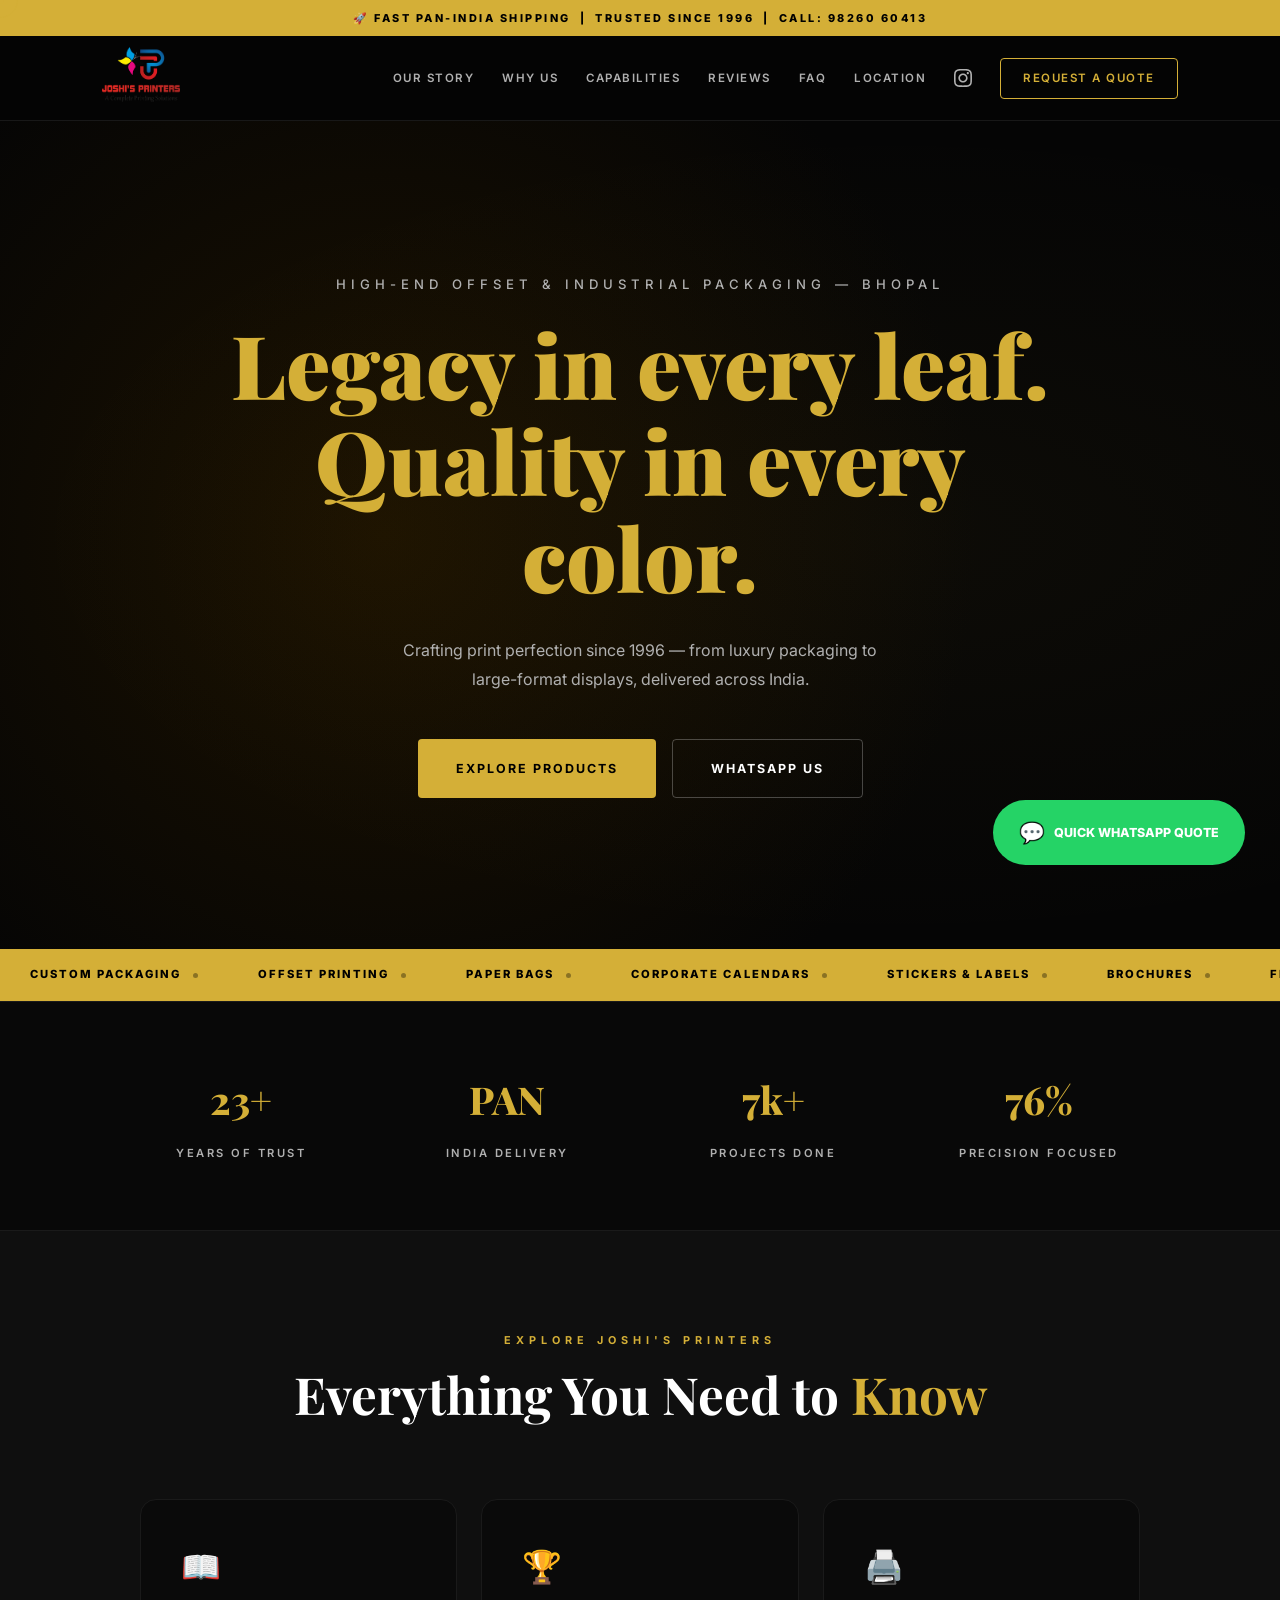
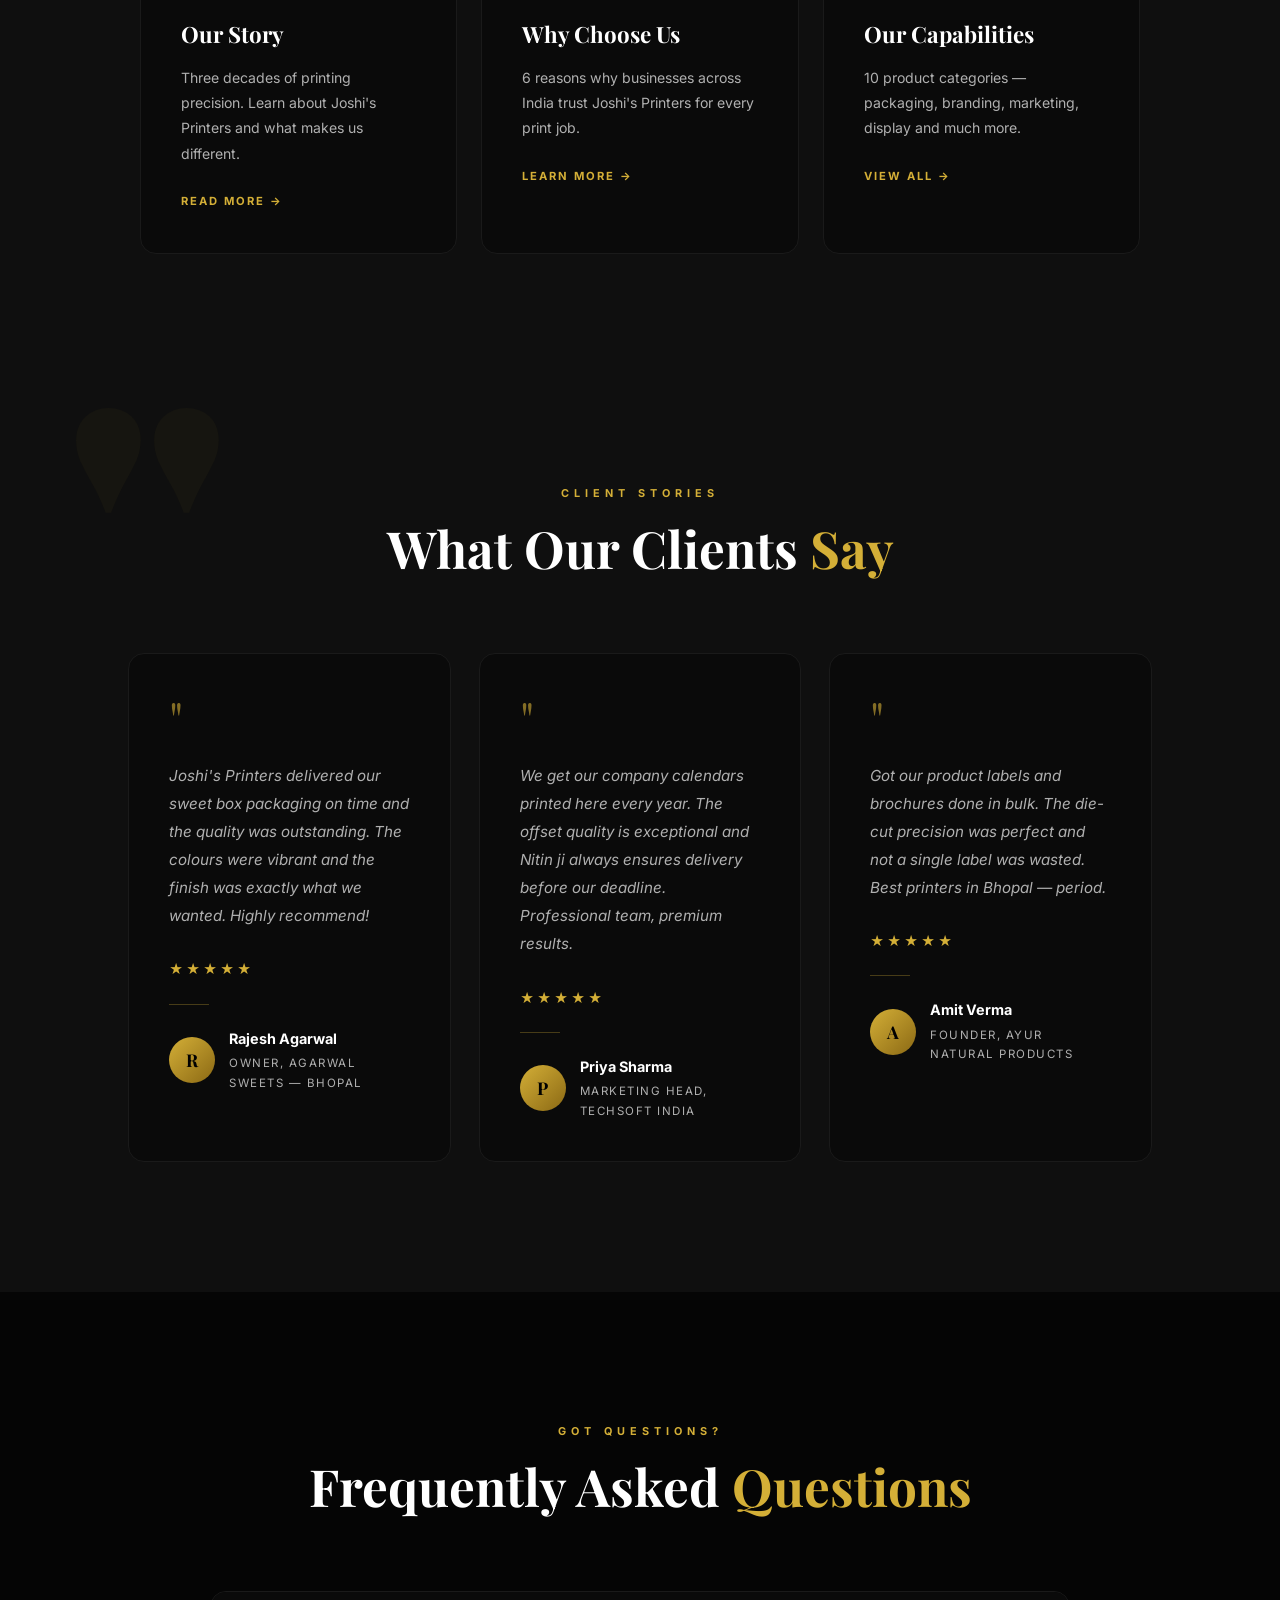
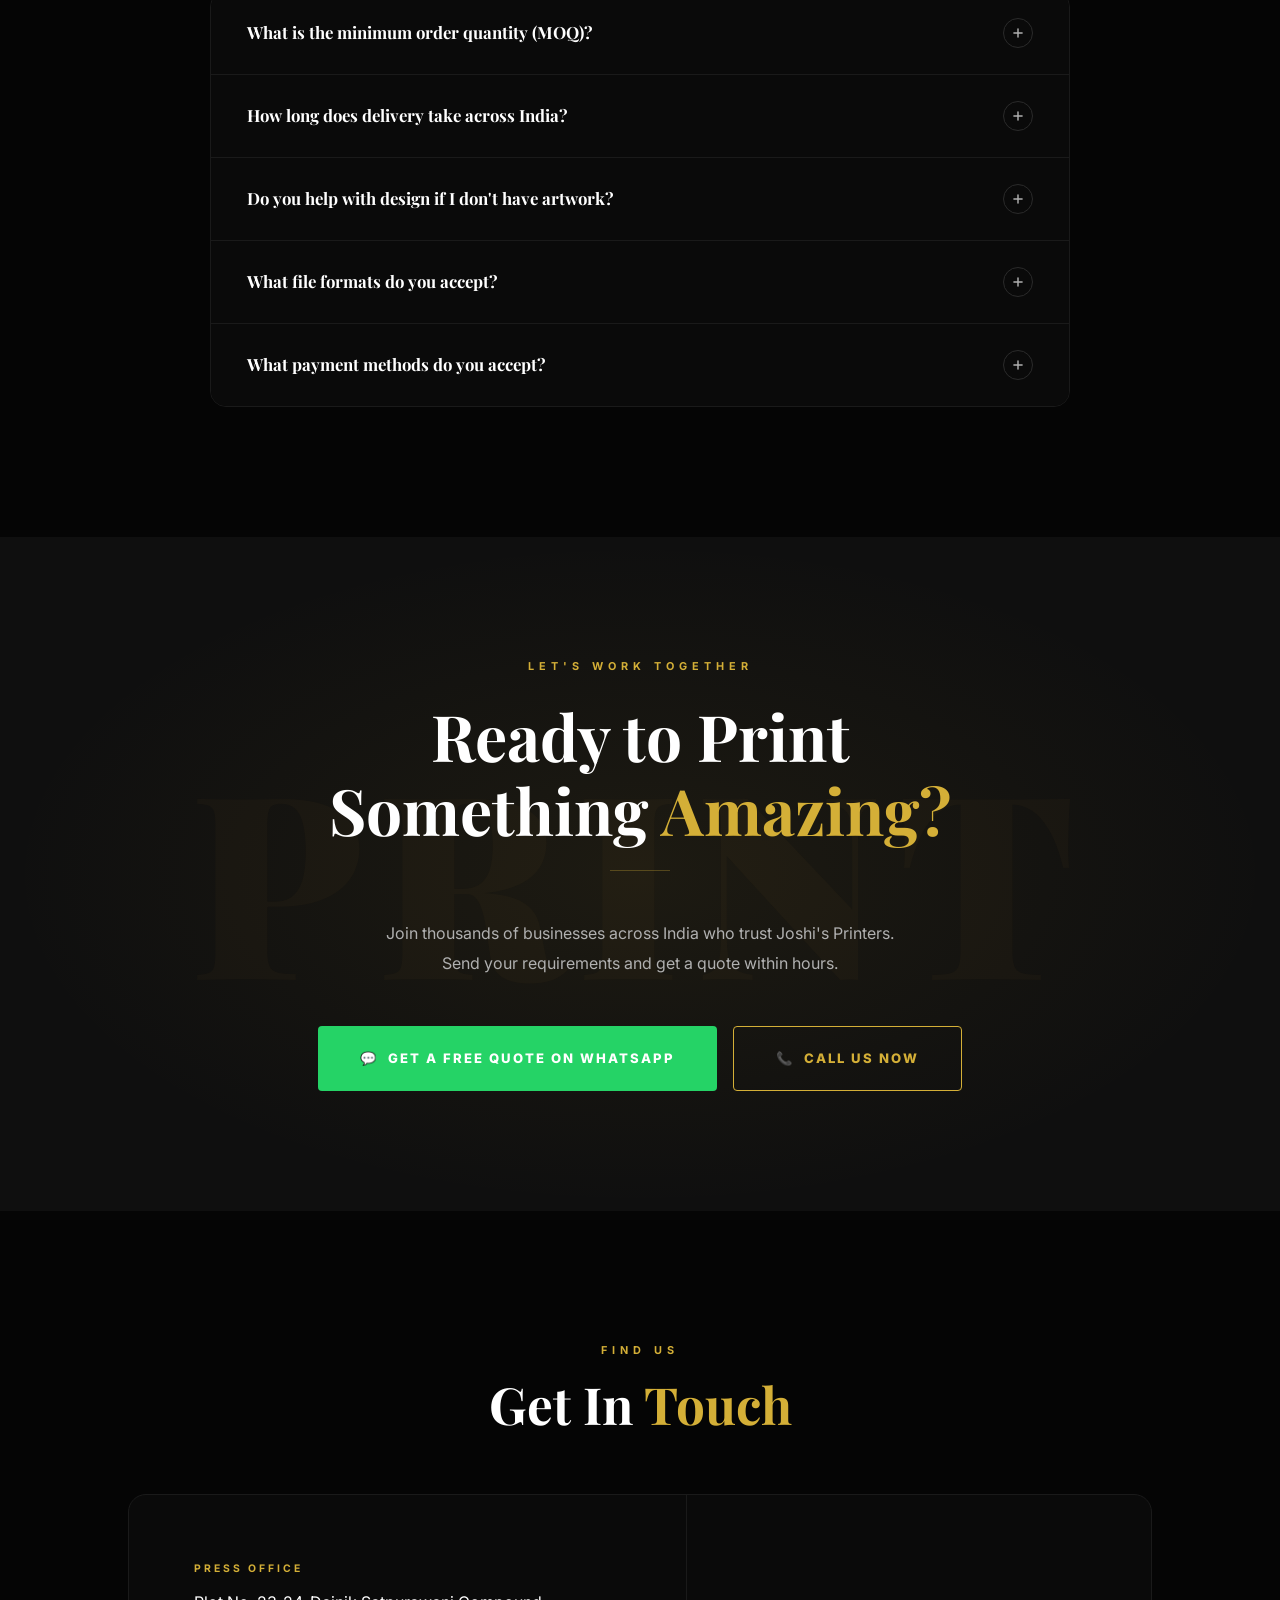
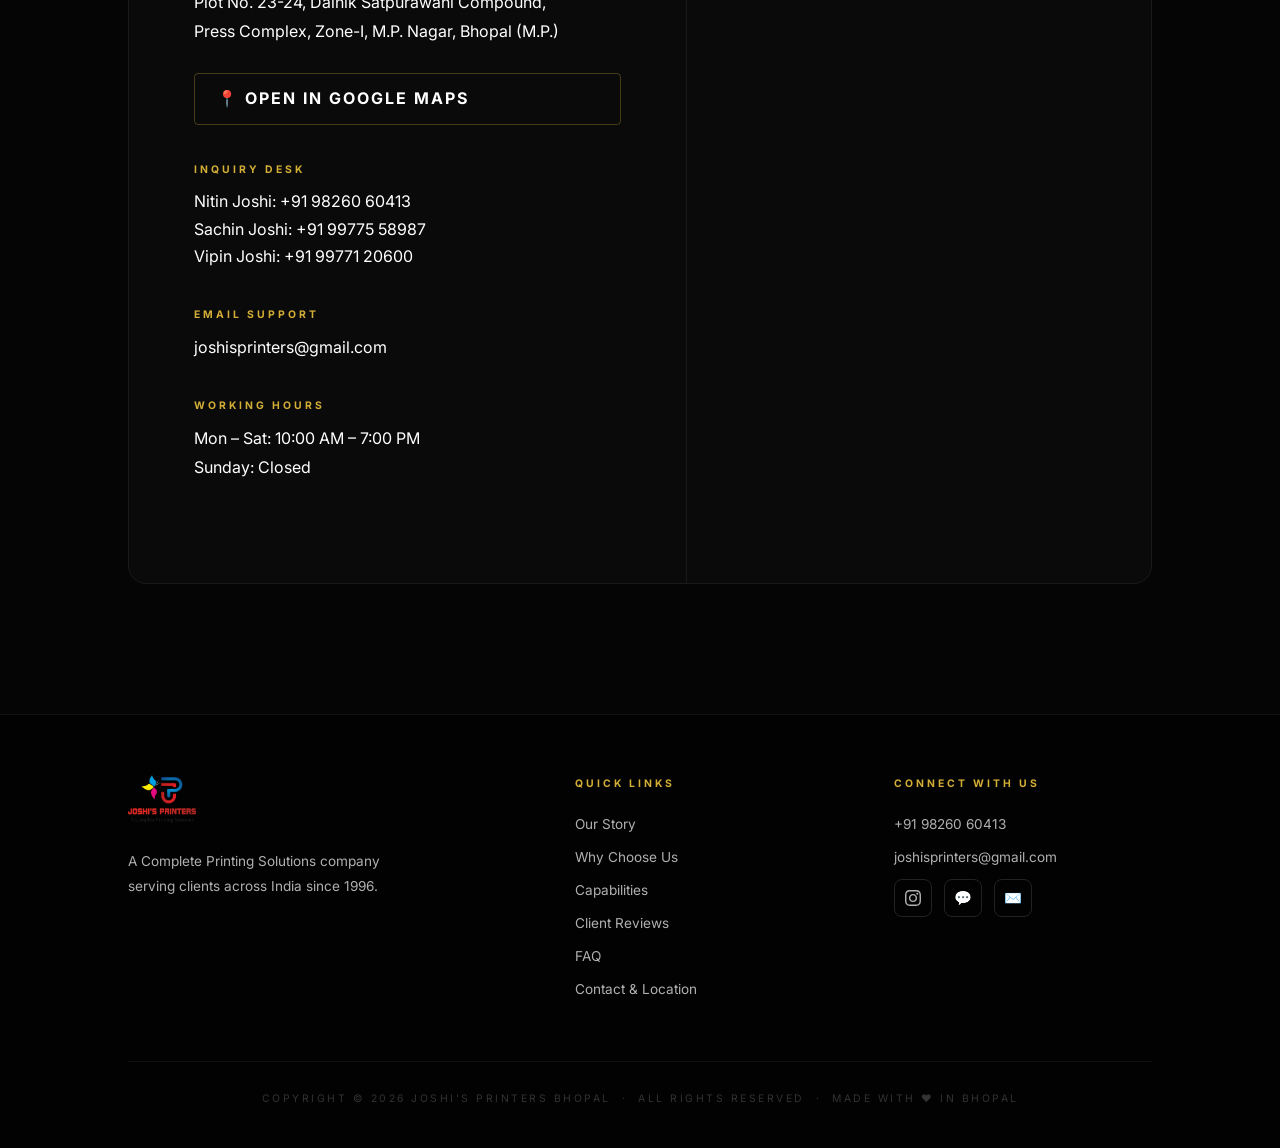
==== commit 31a1f2b9: "new page animation remove" ====
--- a/ORIGINAL WEBSITE LIVE FILES/index.html
+++ b/ORIGINAL WEBSITE LIVE FILES/index.html
@@ -87,9 +87,9 @@
 
 <!-- STATS -->
 <div class="values-bar" id="statsBar">
-    <div class="value-item"><span class="val-num" data-target="25" data-suffix="+">0+</span><span class="val-label">Years of Trust</span></div>
+    <div class="value-item"><span class="val-num" data-target="30" data-suffix="+">0+</span><span class="val-label">Years of Trust</span></div>
     <div class="value-item"><span class="val-num" data-static="true">PAN</span><span class="val-label">India Delivery</span></div>
-    <div class="value-item"><span class="val-num" data-target="100000" data-divide="1000">0k+</span><span class="val-label">Projects Done</span></div>
+    <div class="value-item"><span class="val-num" data-target="10000" data-divide="1000">0k+</span><span class="val-label">Projects Done</span></div>
     <div class="value-item"><span class="val-num" data-target="100" data-suffix="%">0%</span><span class="val-label">Precision Focused</span></div>
 </div>
 
--- a/ORIGINAL WEBSITE LIVE FILES/style.css
+++ b/ORIGINAL WEBSITE LIVE FILES/style.css
@@ -43,14 +43,7 @@
 .quote-btn { border: 1px solid var(--gold) !important; padding: 10px 22px; color: var(--gold) !important; border-radius: 4px; }
 .quote-btn:hover { background: var(--gold) !important; color: #000 !important; }
 .quote-btn::after, .insta-nav::after { display: none !important; }
-.insta-nav svg {
-    width: 22px;
-    height: 22px;
-    fill: var(--text-dim);
-    transition: var(--transition-smooth);
-    display: block;
-    margin: 0 auto;
-}
+.insta-nav svg { width: 18px; height: 18px; fill: var(--text-dim); transition: var(--transition-smooth); display: block; }
 .insta-nav:hover svg { fill: var(--insta); transform: translateY(-2px); }
 .mobile-menu-btn { display: none; cursor: pointer; flex-direction: column; gap: 5px; padding: 5px; }
 .mobile-menu-btn span { display: block; width: 25px; height: 2px; background: var(--gold); transition: 0.3s; border-radius: 2px; }
@@ -210,18 +203,7 @@
 .cta-btn-secondary:hover { background: var(--gold); color: #000; transform: translateY(-6px); }
 
 /* HERO (index only) */
-.hero {
-    min-height: auto;
-    height: auto;
-    display: flex;
-    align-items: flex-start;
-    justify-content: center;
-    text-align: center;
-    padding: 40px 10% 80px;
-    background: radial-gradient(circle at 30% 50%, #1c1200 0%, #050505 60%);
-    position: relative;
-    overflow: hidden;
-}
+.hero { height: 92vh; display: flex; align-items: center; justify-content: center; text-align: center; padding: 0 10%; background: radial-gradient(circle at 30% 50%, #1c1200 0%, #050505 60%); position: relative; overflow: hidden; }
 .hero::before { content: ''; position: absolute; inset: 0; background: radial-gradient(ellipse at 70% 50%, rgba(212,175,55,.04) 0%, transparent 70%); pointer-events: none; }
 .hero-content { max-width: 900px; position: relative; z-index: 1; }
 .hero-eyebrow { color: var(--text-dim); margin-bottom: 20px; letter-spacing: 5px; text-transform: uppercase; font-size: .82rem; font-weight: 500; }
@@ -286,21 +268,72 @@
 .footer-social svg { width: 16px; height: 16px; fill: currentColor; }
 .footer-bottom { border-top: 1px solid #111; padding-top: 28px; text-align: center; color: #333; font-size: .65rem; letter-spacing: 2.5px; text-transform: uppercase; max-width: 1200px; margin: 28px auto 0; }
 
-/* ==================== MOBILE FIX ==================== */
+/* ====================================================
+   MOBILE — 968px and below
+   ==================================================== */
 @media (max-width: 968px) {
-    :root { --nav-height: 65px; } /* KEY FIX — reduces nav on mobile */
+    /* FIX: update variable so nav-links dropdown aligns correctly */
+    :root { --nav-height: 62px; }
     body { cursor: auto; }
-    .top-bar { font-size: 0.52rem; letter-spacing: 1px; padding: 8px 10px; white-space: nowrap; overflow: hidden; text-overflow: ellipsis; }
-    .nav-logo img { height: 40px; }
-    .nav-links { position: fixed; top: var(--nav-height); left: 0; width: 100%; flex-direction: column; background: #000; padding: 40px 0; gap: 0; border-bottom: 1px solid var(--gold); transform: translateY(-110%); transition: transform .4s ease; z-index: 999; }
-    .nav-links.open { transform: translateY(0); }
-    .nav-links a { padding: 14px 0; width: 100%; text-align: center; border-bottom: 1px solid #111; cursor: auto; }
-    .nav-links a::after { display: none; }
-    .quote-btn { margin: 16px auto 0 !important; display: inline-block !important; }
-    .mobile-menu-btn { display: flex; }
+
+    /* TOP BAR — shorter text on mobile */
+    .top-bar {
+        font-size: 0.55rem;
+        letter-spacing: 1px;
+        padding: 7px 12px;
+        white-space: nowrap;
+        overflow: hidden;
+        text-overflow: ellipsis;
+    }
+
+    /* NAV — fixed height matching variable */
+    nav {
+        height: var(--nav-height);
+        min-height: var(--nav-height);
+        padding: 0 5%;
+    }
+
+    /* LOGO — fits cleanly in 62px nav */
+    .nav-logo img {
+        height: 38px;
+        width: auto;
+        display: block;
+    }
+    nav.scrolled .nav-logo img { height: 34px; }
+
+    /* HAMBURGER */
+    .mobile-menu-btn { display: flex; align-items: center; }
     .mobile-menu-btn.open span:nth-child(1) { transform: translateY(7px) rotate(45deg); }
     .mobile-menu-btn.open span:nth-child(2) { opacity: 0; }
     .mobile-menu-btn.open span:nth-child(3) { transform: translateY(-7px) rotate(-45deg); }
+
+    /* DROPDOWN — uses the same --nav-height variable so it's always flush */
+    .nav-links {
+        position: fixed;
+        top: var(--nav-height);
+        left: 0;
+        width: 100%;
+        flex-direction: column;
+        background: #000;
+        padding: 40px 0;
+        gap: 0;
+        border-bottom: 1px solid var(--gold);
+        transform: translateY(-110%);
+        transition: transform .4s ease;
+        z-index: 999;
+    }
+    .nav-links.open { transform: translateY(0); }
+    .nav-links a {
+        padding: 14px 0;
+        width: 100%;
+        text-align: center;
+        border-bottom: 1px solid #111;
+        cursor: auto;
+    }
+    .nav-links a::after { display: none; }
+    .quote-btn { margin: 16px auto 0 !important; display: inline-block !important; }
+
+    /* LAYOUT */
     .about-grid { grid-template-columns: 1fr; gap: 40px; }
     .why-grid { grid-template-columns: 1fr; }
     .why-card { border-right: none !important; }
@@ -313,37 +346,43 @@
     .map-side { min-height: 300px; }
     .map-side iframe { min-height: 300px; }
     .footer-grid { grid-template-columns: 1fr; gap: 35px; }
+
+    /* FLOATING BUTTON */
     .float-ws .ws-text { display: none; }
     .float-ws { padding: 15px 18px; border-radius: 50%; cursor: auto; }
-    .back-to-top, .btn, .filter-btn, .shop-btn, .cta-btn-primary, .cta-btn-secondary, .detail-item a, .maps-link, .footer-col a, .footer-social a, .faq-question, .page-back-link { cursor: auto; }
+
+    /* CURSOR OFF */
     .cursor-dot, .cursor-ring { display: none; }
-    .faq-question { padding: 20px 22px; }
+
+    /* ALL CURSOR RESETS */
+    .back-to-top, .btn, .filter-btn, .shop-btn, .cta-btn-primary,
+    .cta-btn-secondary, .detail-item a, .maps-link, .footer-col a,
+    .footer-social a, .faq-question, .page-back-link { cursor: auto; }
+
+    /* FAQ */
+    .faq-question { padding: 20px 22px; cursor: auto; }
     .faq-answer-inner { padding: 0 22px 22px; }
+
+    /* PAGE HERO */
+    .page-hero { padding: 70px 6% 60px; }
 }
+
+/* ====================================================
+   SMALL PHONES — 500px and below
+   ==================================================== */
 @media (max-width: 500px) {
-    .hero {
-        min-height: unset !important;
-        height: auto !important;
-        padding: 20px 5% 60px !important;
-    }
+    /* Keep variable consistent with explicit nav height */
+    :root { --nav-height: 58px; }
+
     nav {
-        padding: 0 5%;
-        height: 60px;
-        min-height: 60px;
-}
+        height: var(--nav-height);
+        min-height: var(--nav-height);
+        padding: 0 4%;
+    }
+
     .nav-logo img {
-        height: 38px;
+        height: 34px;
         width: auto;
-        display: block;
-}
-    .mobile-menu-btn {
-        display: flex;
-        align-items: center;
-        justify-content: center;
-    }
-    .mobile-menu-btn span {
-        width: 28px;
-        height: 2px;
     }
     .insta-nav {
         display: flex;
@@ -351,7 +390,11 @@
         align-items: center;
         width: 100%;
     }
-    .process-grid {
-        grid-template-columns: 1fr;
-    }
+    .hero {
+        height: auto;
+        min-height: unset;
+        padding: 60px 5% 70px;
+    }
+
+    .process-grid { grid-template-columns: 1fr; }
 }
